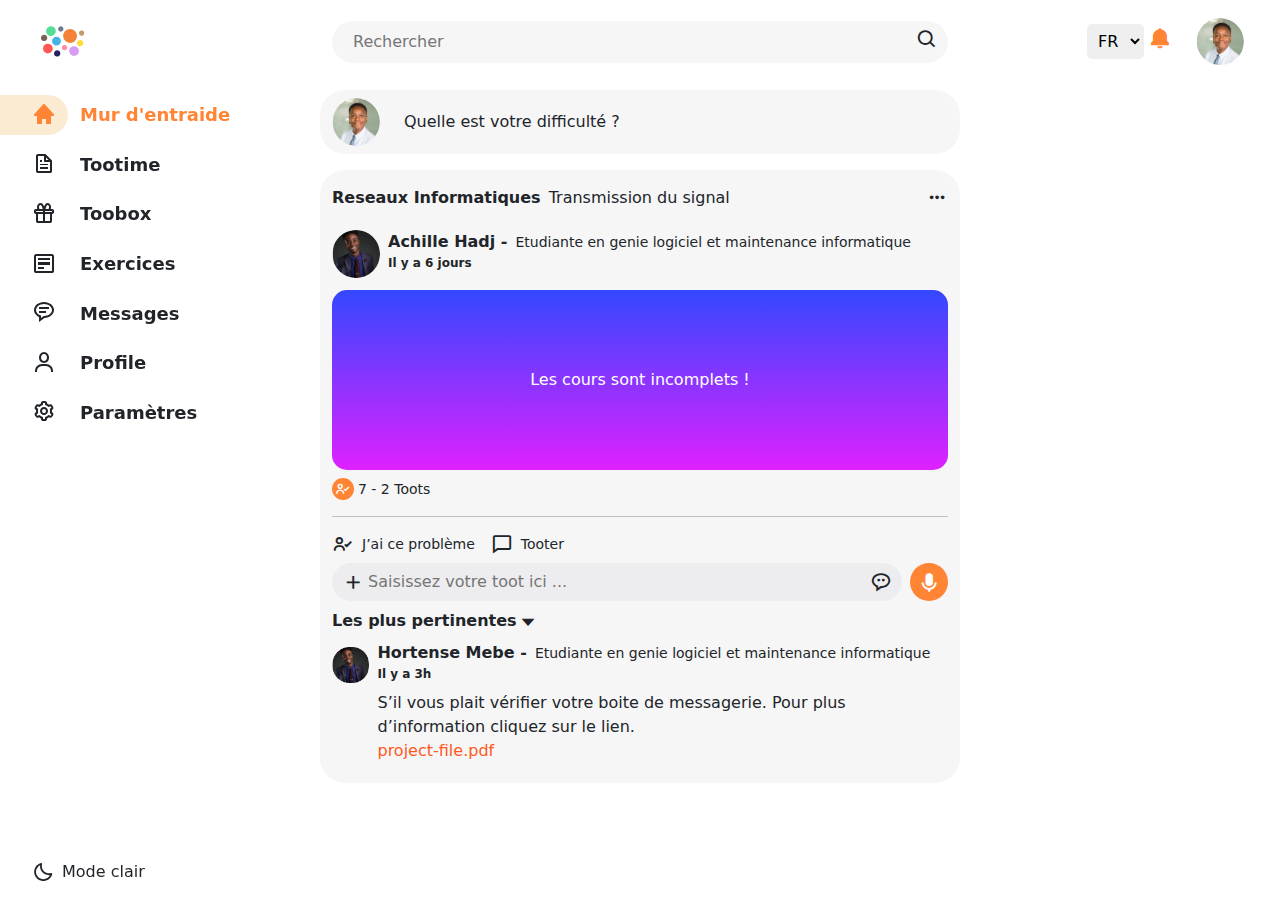
==== index.html @ 5ffc0f1f "first commit" ====
<!DOCTYPE html>
<html lang="fr">
<head>
    <meta charset="UTF-8">
    <meta name="viewport" content="width=device-width, initial-scale=1.0">
    <title>Tootree - Design</title>

    <link href="./assets/img/icons/logo.svg" rel="icon">

    <link rel="stylesheet" href="./assets/plugins/bootstrap/css/bootstrap.min.css">
    <link rel="stylesheet" href="./assets/plugins/boxicons/css/boxicons.min.css">
    <link rel="stylesheet" href="./assets/css/style.css">
</head>
<body>
    <header class="header">
        <div class="container-fluid">
            <div class="row align-items-center">
                <div class="col-3">
                    <div class="logo-brand ms-md-4 ms-0">
                        <img src="./assets/img/icons/logo.svg" alt="Logo">
                    </div>
                </div>
                <div class="col-6">
                    <div class="search-form">
                        <input type="text" name="search" id="search" class="custom-control search-input" placeholder="Rechercher">
                        <span class="search-btn">
                            <i class="bx bx-tada-hover bx-search"></i>
                        </span>
                    </div>
                </div>
                <div class="col-3">
                    <div class="profile me-md-4 me-0 d-flex justify-content-end align-items-center">
                        <div class="profile-items me-md-4 me-0 d-flex align-items-center">
                            <span class="item me-md-1 me-0">
                                <select name="language" id="language" class="custom-control language-select">
                                    <option value="fr">FR</option>
                                    <option value="en">EN</option>
                                </select>
                            </span>
                            <span class="item notification">
                                <i class="bx bx-tada-hover bxs-bell"></i>
                            </span>
                        </div>
                        <div class="user-avatar">
                            <img src="./assets/img/users/user-2.png" class="img-fluid" alt="">
                        </div>
                    </div>
                </div>
            </div>
        </div>
    </header>

    <aside class="aside-left">
        <div class="d-flex flex-column justify-content-center">
            <div class="menu active">
                <span class="menu-icon">
                    <i class="bx bx-tada-hover bxs-home"></i>
                </span>
                <a href="#" class="menu-title">
                    Mur d'entraide
                </a>
            </div>
            <div class="menu">
                <span class="menu-icon">
                    <i class="bx bx-tada-hover bx-file"></i>
                </span>
                <a href="#" class="menu-title">
                    Tootime
                </a>
            </div>
            <div class="menu">
                <span class="menu-icon">
                    <i class="bx bx-tada-hover bx-gift"></i>
                </span>
                <a href="#" class="menu-title">
                    Toobox
                </a>
            </div>
            <div class="menu">
                <span class="menu-icon">
                    <i class="bx bx-tada-hover bx-detail"></i>
                </span>
                <a href="#" class="menu-title">
                    Exercices
                </a>
            </div>
            <div class="menu">
                <span class="menu-icon">
                    <i class="bx bx-tada-hover bx-message-rounded-detail"></i>
                </span>
                <a href="#" class="menu-title">
                    Messages
                </a>
            </div>
            <div class="menu">
                <span class="menu-icon">
                    <i class="bx bx-tada-hover bx-user"></i>
                </span>
                <a href="#" class="menu-title">
                    Profile
                </a>
            </div>
            <div class="menu">
                <span class="menu-icon">
                    <i class="bx bx-tada-hover bx-cog"></i>
                </span>
                <a href="#" class="menu-title">
                    Paramètres
                </a>
            </div>
        </div>

        <div class="theme">
            <span class="icon">
                <i class="bx bx-tada-hover bx-moon"></i>
            </span>
            <span class="title">
                Mode clair
            </span>
        </div>
    </aside>

    <aside class="aside-right">

    </aside>

    <main class="main container-fluid">
        <div class="custom-card poster">
            <div class="card-body d-flex align-items-center">
                <div class="user-avatar me-4">
                    <img src="./assets/img/users/user-2.png" alt="">
                </div>
                <div class="poster-message">
                    Quelle est votre difficulté ?
                </div>
            </div>
        </div>

        <div class="custom-card post mt-3">
            <div class="card-head mt-2">
                <div class="d-flex justify-content-between">
                    <div class="d-flex">
                        <div class="title me-2">
                            Reseaux Informatiques
                        </div>
                        <div class="subtitle">
                            Transmission du signal
                        </div>
                    </div>
                    <span class="">
                        <i class="bx bx-tada-hover bx-dots-horizontal-rounded"></i>
                    </span>
                </div>
            </div>

            <div class="card-body">
                <div class="post-user">
                    <div class="user-avatar me-2">
                        <img src="./assets/img/users/user-3.png" alt="">
                    </div>
                    <div class="">
                        <div class="d-flex align-items-center">
                            <div class="username">Achille Hadj - </div>
                            <div class="classe">Etudiante en genie logiciel et maintenance informatique</div>
                        </div>
                        <div class="post-date">Il y a 6 jours</div>
                    </div>
                </div>
                <div class="post-content">
                    Les cours sont incomplets !
                </div>
                <div class="post-action">
                    <span class="icon-circle">
                        <i class="bx bx-tada-hover bx-user-check"></i>
                    </span>
                    <span class="ms-1">
                        7 - 2 Toots
                    </span>
                </div>
                
                <hr>
                
                <div class="post-action">
                    <div class="d-flex align-items-center">
                        <span class="bx-icon">
                            <i class="bx bx-tada-hover bx-user-check"></i>
                        </span>
                        <span class="ms-2">
                            J’ai ce problème
                        </span>
                    </div>
                    <div class="d-flex align-items-center ms-3">
                        <span class="bx-icon">
                            <i class="bx bx-tada-hover bx-comment"></i>
                        </span>
                        <span class="ms-2">
                            Tooter
                        </span>
                    </div>
                </div>

                <div class="post-feedback mt-2">
                    <div class="post-form">
                        <input type="text" class="custom-control reply-input" placeholder="Saisissez votre toot ici ...">
                        <span class="bx-icon add">
                            <i class="bx bx-tada-hover bx-plus"></i>
                        </span>
                        <span class="bx-icon send">
                            <i class="bx bx-tada-hover bx-message-rounded-dots"></i>
                        </span>
                    </div>
                    <div class="voice">
                        <span class="bx-icon">
                            <i class="bx bx-tada-hover bxs-microphone"></i>
                        </span>
                    </div>
                </div>

                <div class="let-feedback mt-2">
                    <div class="title">
                        Les plus pertinentes
                        <span class="bx-icon">
                            <i class="bx bx-tada-hover bx-caret-down"></i>
                        </span>
                    </div>
                    <div class="mt-2 d-flex flex-column">
                        <div class="post-user">
                            <div class="user-avatar me-2">
                                <img src="./assets/img/users/user-3.png" alt="">
                            </div>
                            <div class="">
                                <div class="d-flex align-items-center">
                                    <div class="username">Hortense Mebe  - </div>
                                    <div class="classe">Etudiante en genie logiciel et maintenance informatique</div>
                                </div>
                                <div class="post-date">Il y a 3h</div>
                                <div class="content-message">
                                    S’il vous plait vérifier votre boite de messagerie. Pour plus d’information cliquez sur le lien.
                                    <div class="attach-file">
                                        project-file.pdf
                                    </div>
                                </div>
                            </div>
                        </div>
                    </div>
                </div>

            </div>
        </div>
    </main>
</body>
</html>
---- assets/css/style.css ----
body{font-family:"Cerebri Sans" sans-serif}.bx{font-size:22px}.bx-icon{display:flex;justify-content:center;align-items:center}.custom-control{border-width:.075rem;border-color:transparent;border-style:solid}.custom-control:hover,.custom-control:focus,.custom-control:active,.custom-control::selection{outline:0;border-color:#ff8434;box-shadow:0px 8px 28px rgba(0,0,0,.08)}.user-avatar{height:48px;width:48px;border-radius:50%;overflow:hidden;display:flex;justify-content:center;align-items:center}.user-avatar img{width:100%;height:auto}.custom-card{background-color:rgba(37,36,43,.04);border-radius:25px;display:flex;flex-direction:column}.custom-card .card-head{padding:.5rem .75rem}.custom-card .card-head .title{font-weight:700}.custom-card .card-head .subtitle{font-weight:400}.custom-card .card-body{padding:.5rem .75rem}.header{position:fixed;top:0;left:0;right:0;background-color:#fff;padding:15px 0;height:90px}.header .logo-brand img{height:53px;width:auto}.header .search-form{width:100%;position:relative}.header .search-form .search-input{width:100%;padding:8px 35px 8px 20px;background:rgba(37,36,43,.04);border-radius:25px}.header .search-form .search-btn{position:absolute;right:10px;top:50%;transform:translateY(-50%);cursor:pointer}.header .profile .profile-items .language-select{padding:6px;border-radius:5px;font-size:16px;font-weight:500}.header .profile .profile-items .notification .bx{font-size:24px;color:#ff8434}.aside-left{position:fixed;top:90px;left:0;width:25%;height:100%}.aside-left .menu{display:flex;align-items:center;margin:.3rem 0}.aside-left .menu:hover .menu-icon,.aside-left .menu.active .menu-icon{background-color:#fbebd3}.aside-left .menu:hover .menu-icon .bx,.aside-left .menu.active .menu-icon .bx{color:#ff8434}.aside-left .menu:hover .menu-title,.aside-left .menu.active .menu-title{color:#ff8434}.aside-left .menu .menu-icon,.aside-left .menu .menu-title{display:flex;align-items:center;justify-content:center}.aside-left .menu .menu-icon{padding:.5rem .75rem .5rem 2rem;margin-right:.75rem;border-radius:0 25px 25px 0}.aside-left .menu .menu-icon .bx{font-size:24px}.aside-left .menu .menu-title{font-size:18px;font-weight:700;text-decoration:none;color:unset}.aside-left .theme{position:fixed;bottom:0;cursor:pointer;display:flex;align-items:center;padding:1rem;padding-left:2rem}.aside-left .theme .icon{display:flex;align-items:center;justify-content:center;margin-right:.5rem}.aside-left .theme .title{font-size:16px;font-weight:500}.aside-right{position:fixed;top:90px;right:0;width:25%;height:100%}.main{margin-top:90px;margin-bottom:25px;padding-left:25%;padding-right:25%}.main .poster .poster-message{cursor:pointer}.main .post .post-user{margin-bottom:.75rem;display:flex}.main .post .post-user .username{font-weight:700;margin-right:.5rem}.main .post .post-user .classe{font-size:14px;font-weight:400}.main .post .post-user .post-date{font-size:12px;font-weight:700}.main .post .post-user .content-message{margin-top:.5rem}.main .post .post-user .content-message .attach-file{color:#fe5921}.main .post .post-content{background:linear-gradient(180deg, #3448FF 0%, #DF21FE 100%);display:flex;align-items:center;justify-content:center;min-height:180px;color:#fff;font-weight:500;border-radius:15px}.main .post .post-action{margin-top:.5rem;display:flex;align-items:center;font-size:14px;font-weight:500}.main .post .post-action .icon-circle{display:flex;align-items:center;justify-content:center;height:22px;width:22px;padding:5px;overflow:hidden;border-radius:50%;background-color:#ff8434}.main .post .post-action .icon-circle .bx{color:#fff;font-size:16px}.main .post .post-feedback{display:flex;justify-content:space-between;align-items:center}.main .post .post-feedback .post-form{flex:1;position:relative;margin-right:.5rem}.main .post .post-feedback .post-form .reply-input{width:100%;padding:6px 35px;background:rgba(37,36,43,.04);border-radius:25px}.main .post .post-feedback .post-form .add{position:absolute;left:10px;top:50%;transform:translateY(-50%);cursor:pointer}.main .post .post-feedback .post-form .send{position:absolute;right:10px;top:50%;transform:translateY(-50%);cursor:pointer}.main .post .post-feedback .voice .bx-icon{background-color:#ff8434;border-radius:50%;padding:8px;cursor:pointer}.main .post .post-feedback .voice .bx-icon .bx{color:#fff}.main .post .let-feedback .title{font-weight:700;display:flex;align-items:center}
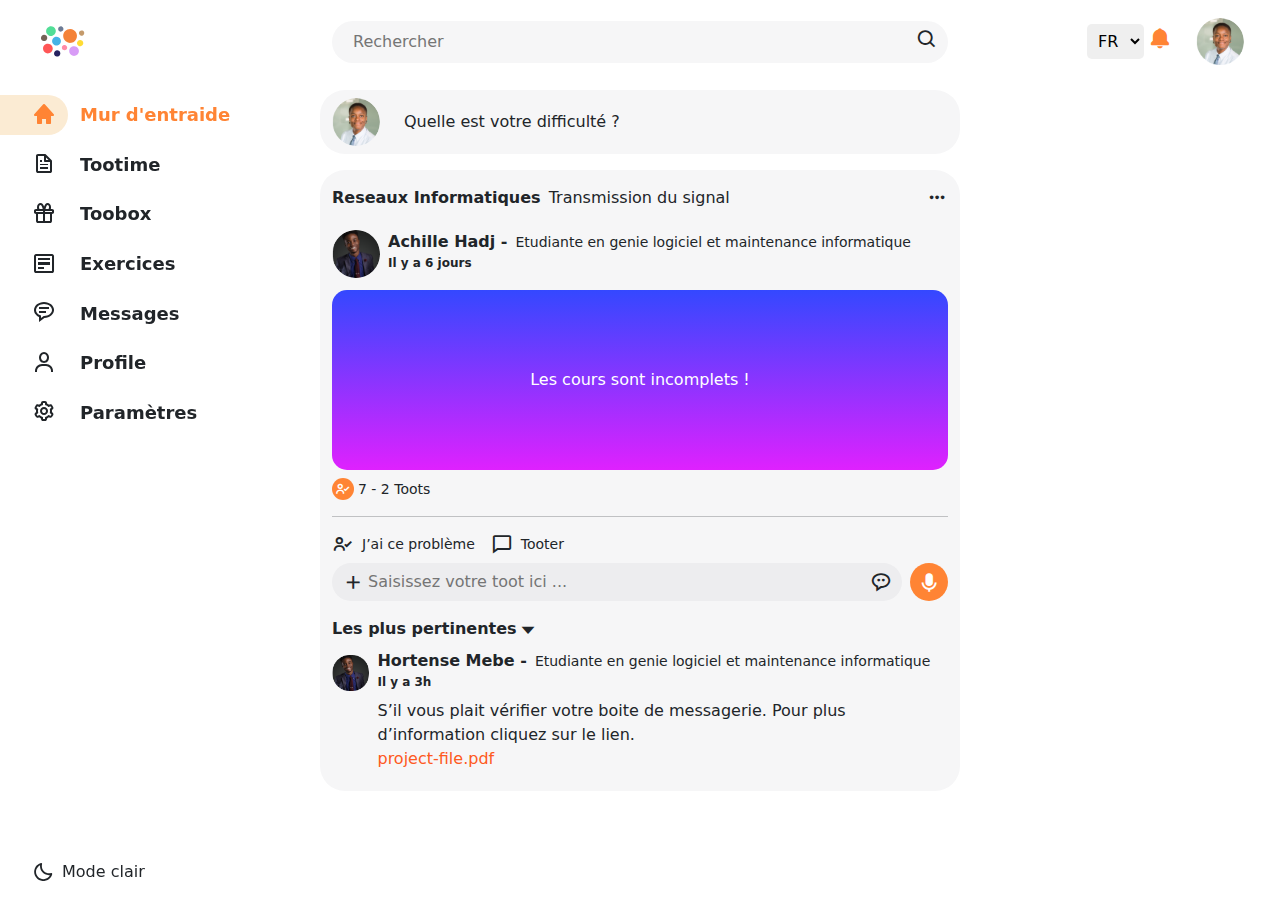
==== commit 5d50d36b: "first commit" ====
--- a/index.html
+++ b/index.html
@@ -216,7 +216,7 @@
                     </div>
                 </div>
 
-                <div class="let-feedback mt-2">
+                <div class="let-feedback mt-3">
                     <div class="title">
                         Les plus pertinentes
                         <span class="bx-icon">
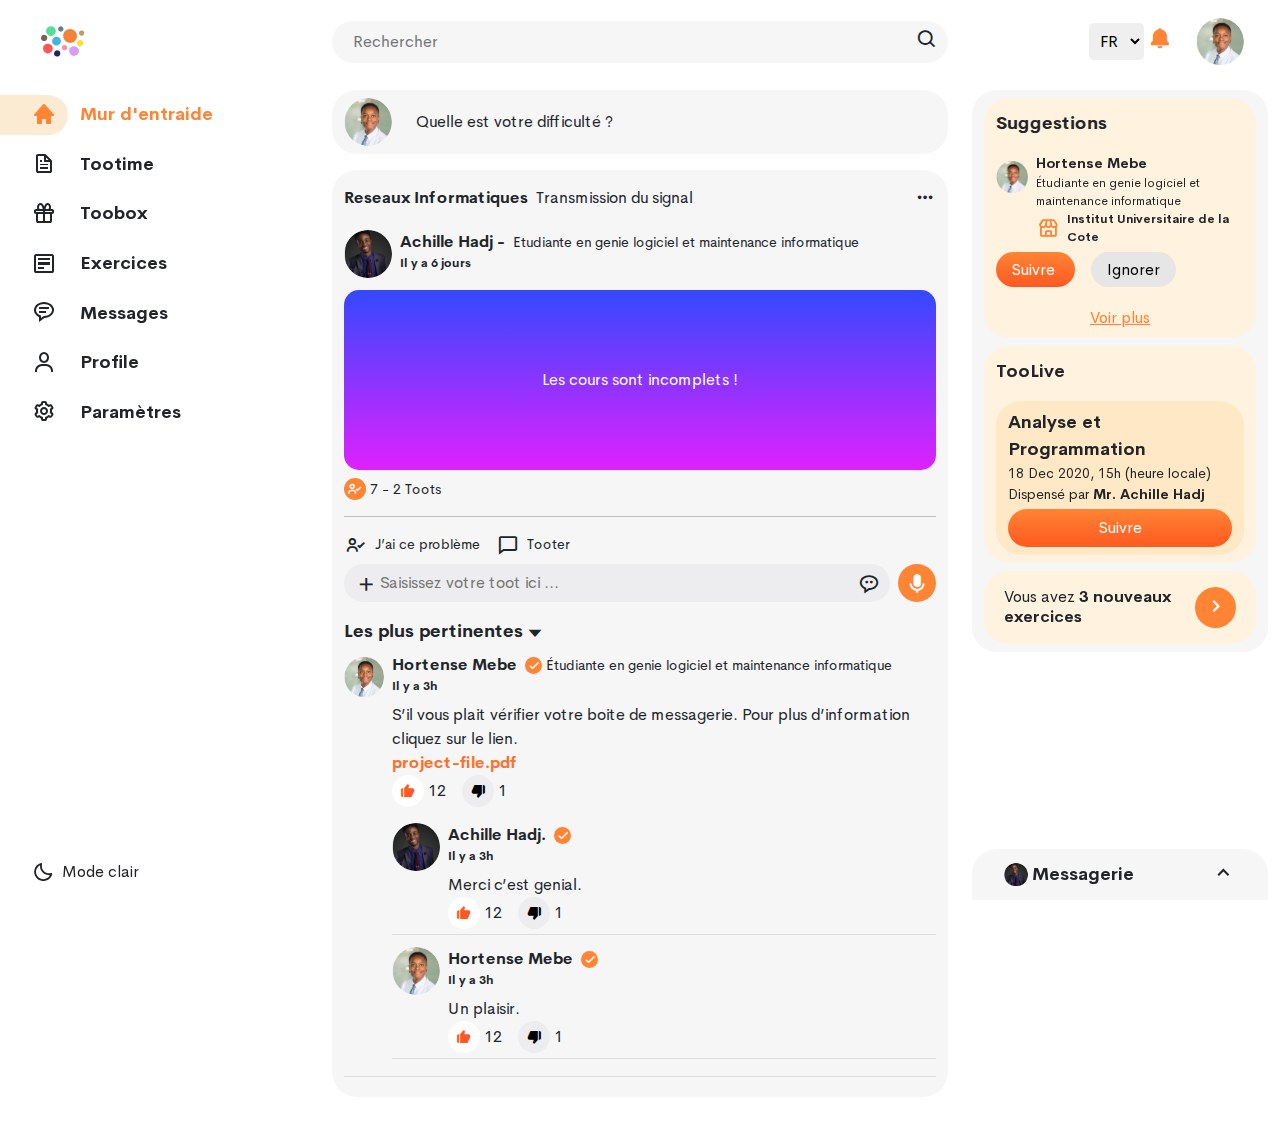
==== commit f5470424: "Finish design" ====
--- a/index.html
+++ b/index.html
@@ -9,6 +9,7 @@
 
     <link rel="stylesheet" href="./assets/plugins/bootstrap/css/bootstrap.min.css">
     <link rel="stylesheet" href="./assets/plugins/boxicons/css/boxicons.min.css">
+    <link rel="stylesheet" href="./assets/css/cerebri-sans.css">
     <link rel="stylesheet" href="./assets/css/style.css">
 </head>
 <body>
@@ -121,130 +122,334 @@
     </aside>
 
     <aside class="aside-right">
-
+        <div class="container-fluid">
+            <div class="custom-card">
+                <div class="card-body">
+                    <div class="custom-card primary">
+                        <div class="card-head mt-1">
+                            <div class="title">
+                                Suggestions
+                            </div>
+                        </div>
+                        <div class="card-body">
+                            <div class="d-flex flex-column">
+                                <div class="user-block">
+                                    <div class="block-user">
+                                        <div class="user-avatar me-2">
+                                            <img src="./assets/img/users/user-2.png" alt="">
+                                        </div>
+                                        <div class="">
+                                            <div class="d-flex align-items-center">
+                                                <div class="title">Hortense Mebe</div>
+                                            </div>
+                                            <div class="subtitle">
+                                                Étudiante en genie logiciel et maintenance informatique
+                                                <div class="d-flex align-items-center">
+                                                    <span class="bx-icon t-primary">
+                                                        <i class="bx bx-tada-hover bx-store"></i>
+                                                    </span>
+                                                    <span class="ms-2">
+                                                        Institut Universitaire de la Cote
+                                                    </span>
+                                                </div>
+                                            </div>
+                                        </div>
+                                    </div>
+    
+                                    <div class="">
+                                        <a href="#" class="custom-btn primary">
+                                            Suivre
+                                        </a>
+                                        <a href="#" class="custom-btn light ms-3">
+                                            Ignorer
+                                        </a>
+                                    </div>
+    
+                                    <div class="text-center mt-4">
+                                        <a href="#" class="custom-btn t-primary link">
+                                            Voir plus
+                                        </a>
+                                    </div>
+                                </div>
+                            </div>
+                        </div>
+                    </div>
+    
+                    <div class="custom-card primary mt-2">
+                        <div class="card-head mt-1">
+                            <div class="title">
+                                TooLive 
+                            </div>
+                        </div>
+                        <div class="card-body">
+                            <div class="custom-card primary-1">
+                                <div class="card-body">
+                                    <div class="title">Analyse et Programmation</div>
+
+                                    <div class="subtitle">
+                                        18 Dec 2020, 15h (heure locale)
+                                        <br>
+                                        Dispensé par <b>Mr. Achille Hadj</b>
+                                    </div>
+
+                                    <div class="mt-1">
+                                        <a href="#" class="custom-btn primary block">
+                                            Suivre
+                                        </a>
+                                    </div>
+                                </div>
+                            </div>
+                        </div>
+                    </div>
+
+                    <div class="custom-card primary mt-2">
+                        <div class="card-body">
+                            <div class="p-2 d-flex align-items-center justify-content-between">
+                                <div class="text">
+                                    Vous avez <b>3 nouveaux exercices</b>
+                                </div>
+                                <div class="">
+                                    <span class="bx-icon circle primary p-2 pointer">
+                                        <i class="bx bx-tada-hover bx-sm bx-chevron-right"></i>
+                                    </span>
+                                </div>
+                            </div>
+                        </div>
+                    </div>
+                </div>
+            </div>
+        </div>
+
+        <div class="messages">
+            <div class="container-fluid">
+                <div class="content">
+                    <div class="title">
+                        <div class="d-flex align-items-center">
+                            <div class="user-avatar xs">
+                                <img src="./assets/img/users/user-3.png" alt="">
+                            </div>
+                            <span class="ms-1">Messagerie</span>
+                        </div>
+                        <span class="bx-icon pointer">
+                            <i class="bx bx-tada-hover bx-sm bx-chevron-up"></i>
+                        </span>
+                    </div>
+                </div>
+            </div>
+        </div>
     </aside>
 
-    <main class="main container-fluid">
-        <div class="custom-card poster">
-            <div class="card-body d-flex align-items-center">
-                <div class="user-avatar me-4">
-                    <img src="./assets/img/users/user-2.png" alt="">
-                </div>
-                <div class="poster-message">
-                    Quelle est votre difficulté ?
-                </div>
-            </div>
-        </div>
-
-        <div class="custom-card post mt-3">
-            <div class="card-head mt-2">
-                <div class="d-flex justify-content-between">
-                    <div class="d-flex">
-                        <div class="title me-2">
-                            Reseaux Informatiques
-                        </div>
-                        <div class="subtitle">
-                            Transmission du signal
-                        </div>
-                    </div>
-                    <span class="">
-                        <i class="bx bx-tada-hover bx-dots-horizontal-rounded"></i>
-                    </span>
-                </div>
-            </div>
-
-            <div class="card-body">
-                <div class="post-user">
-                    <div class="user-avatar me-2">
-                        <img src="./assets/img/users/user-3.png" alt="">
-                    </div>
-                    <div class="">
-                        <div class="d-flex align-items-center">
-                            <div class="username">Achille Hadj - </div>
-                            <div class="classe">Etudiante en genie logiciel et maintenance informatique</div>
-                        </div>
-                        <div class="post-date">Il y a 6 jours</div>
-                    </div>
-                </div>
-                <div class="post-content">
-                    Les cours sont incomplets !
-                </div>
-                <div class="post-action">
-                    <span class="icon-circle">
-                        <i class="bx bx-tada-hover bx-user-check"></i>
-                    </span>
-                    <span class="ms-1">
-                        7 - 2 Toots
-                    </span>
-                </div>
-                
-                <hr>
-                
-                <div class="post-action">
-                    <div class="d-flex align-items-center">
-                        <span class="bx-icon">
+    <main class="main">
+        <div class="container-fluid">
+            <div class="custom-card poster">
+                <div class="card-body d-flex align-items-center">
+                    <div class="user-avatar me-4">
+                        <img src="./assets/img/users/user-2.png" alt="">
+                    </div>
+                    <div class="poster-message">
+                        Quelle est votre difficulté ?
+                    </div>
+                </div>
+            </div>
+    
+            <div class="custom-card post mt-3">
+                <div class="card-head mt-2">
+                    <div class="d-flex justify-content-between">
+                        <div class="d-flex">
+                            <div class="title me-2">
+                                Reseaux Informatiques
+                            </div>
+                            <div class="subtitle">
+                                Transmission du signal
+                            </div>
+                        </div>
+                        <span class="">
+                            <i class="bx bx-tada-hover bx-dots-horizontal-rounded"></i>
+                        </span>
+                    </div>
+                </div>
+    
+                <div class="card-body">
+                    <div class="post-user">
+                        <div class="user-avatar me-2">
+                            <img src="./assets/img/users/user-3.png" alt="">
+                        </div>
+                        <div class="">
+                            <div class="d-flex align-items-center">
+                                <div class="username">Achille Hadj - </div>
+                                <div class="classe">Etudiante en genie logiciel et maintenance informatique</div>
+                            </div>
+                            <div class="post-date">Il y a 6 jours</div>
+                        </div>
+                    </div>
+                    <div class="post-content">
+                        Les cours sont incomplets !
+                    </div>
+                    <div class="post-action">
+                        <span class="icon-circle">
                             <i class="bx bx-tada-hover bx-user-check"></i>
                         </span>
-                        <span class="ms-2">
-                            J’ai ce problème
+                        <span class="ms-1">
+                            7 - 2 Toots
                         </span>
                     </div>
-                    <div class="d-flex align-items-center ms-3">
-                        <span class="bx-icon">
-                            <i class="bx bx-tada-hover bx-comment"></i>
-                        </span>
-                        <span class="ms-2">
-                            Tooter
-                        </span>
-                    </div>
-                </div>
-
-                <div class="post-feedback mt-2">
-                    <div class="post-form">
-                        <input type="text" class="custom-control reply-input" placeholder="Saisissez votre toot ici ...">
-                        <span class="bx-icon add">
-                            <i class="bx bx-tada-hover bx-plus"></i>
-                        </span>
-                        <span class="bx-icon send">
-                            <i class="bx bx-tada-hover bx-message-rounded-dots"></i>
-                        </span>
-                    </div>
-                    <div class="voice">
-                        <span class="bx-icon">
-                            <i class="bx bx-tada-hover bxs-microphone"></i>
-                        </span>
-                    </div>
-                </div>
-
-                <div class="let-feedback mt-3">
-                    <div class="title">
-                        Les plus pertinentes
-                        <span class="bx-icon">
-                            <i class="bx bx-tada-hover bx-caret-down"></i>
-                        </span>
-                    </div>
-                    <div class="mt-2 d-flex flex-column">
-                        <div class="post-user">
-                            <div class="user-avatar me-2">
-                                <img src="./assets/img/users/user-3.png" alt="">
-                            </div>
-                            <div class="">
-                                <div class="d-flex align-items-center">
-                                    <div class="username">Hortense Mebe  - </div>
-                                    <div class="classe">Etudiante en genie logiciel et maintenance informatique</div>
-                                </div>
-                                <div class="post-date">Il y a 3h</div>
-                                <div class="content-message">
-                                    S’il vous plait vérifier votre boite de messagerie. Pour plus d’information cliquez sur le lien.
-                                    <div class="attach-file">
-                                        project-file.pdf
-                                    </div>
-                                </div>
-                            </div>
-                        </div>
-                    </div>
-                </div>
-
+                    
+                    <hr>
+                    
+                    <div class="post-action">
+                        <div class="d-flex align-items-center">
+                            <span class="bx-icon">
+                                <i class="bx bx-tada-hover bx-user-check"></i>
+                            </span>
+                            <span class="ms-2">
+                                J’ai ce problème
+                            </span>
+                        </div>
+                        <div class="d-flex align-items-center ms-3">
+                            <span class="bx-icon">
+                                <i class="bx bx-tada-hover bx-comment"></i>
+                            </span>
+                            <span class="ms-2">
+                                Tooter
+                            </span>
+                        </div>
+                    </div>
+    
+                    <div class="post-feedback mt-2">
+                        <div class="post-form">
+                            <input type="text" class="custom-control reply-input" placeholder="Saisissez votre toot ici ...">
+                            <span class="bx-icon add">
+                                <i class="bx bx-tada-hover bx-plus"></i>
+                            </span>
+                            <span class="bx-icon send">
+                                <i class="bx bx-tada-hover bx-message-rounded-dots"></i>
+                            </span>
+                        </div>
+                        <div class="voice">
+                            <span class="bx-icon">
+                                <i class="bx bx-tada-hover bxs-microphone"></i>
+                            </span>
+                        </div>
+                    </div>
+    
+                    <div class="let-feedback mt-3">
+                        <div class="title">
+                            Les plus pertinentes
+                            <span class="bx-icon">
+                                <i class="bx bx-tada-hover bx-caret-down"></i>
+                            </span>
+                        </div>
+                        <div class="mt-2 d-flex flex-column">
+                            <div class="post-user post-item">
+                                <div class="user-avatar me-2">
+                                    <img src="./assets/img/users/user-2.png" alt="">
+                                </div>
+                                <div class="">
+                                    <div class="owner-post">
+                                        <div class="d-flex align-items-center">
+                                            <div class="username">Hortense Mebe </div>
+                                            <span class="bx-icon circle primary me-1">
+                                                <i class="bx bx-tada-hover bx-xs bx-check"></i>
+                                            </span>
+                                            <div class="classe">
+                                                Étudiante en genie logiciel et maintenance informatique
+                                            </div>
+                                        </div>
+                                        <div class="post-date">Il y a 3h</div>
+                                        <div class="content-message">
+                                            S’il vous plait vérifier votre boite de messagerie.
+                                            Pour plus d’information cliquez sur le lien.
+                                            <div class="">
+                                                <a class="attach-file" href="#">project-file.pdf</a>
+                                            </div>
+                                            <div class="d-flex">
+                                                <div class="d-flex align-items-center">
+                                                    <a class="bx-icon circle white p-2" href="#">
+                                                        <i class="bx bx-tada-hover bx-xs bxs-like"></i>
+                                                    </a>
+                                                    <span class="ms-1">12</span>
+                                                </div>
+                                                <div class="d-flex align-items-center ms-3">
+                                                    <a class="bx-icon circle light p-2" href="#">
+                                                        <i class="bx bx-tada-hover- bx-xs bxs-like bx-rotate-180"></i>
+                                                    </a>
+                                                    <span class="ms-1">1</span>
+                                                </div>
+                                            </div>
+                                        </div>
+                                    </div>
+    
+                                    <div class="reply-post">
+                                        <div class="post-user post-item">
+                                            <div class="user-avatar me-2">
+                                                <img src="./assets/img/users/user-3.png" alt="">
+                                            </div>
+                                            <div class="">
+                                                <div class="d-flex align-items-center">
+                                                    <div class="username">Achille Hadj.</div>
+                                                    <span class="bx-icon circle primary me-1">
+                                                        <i class="bx bx-tada-hover bx-xs bx-check"></i>
+                                                    </span>
+                                                </div>
+                                                <div class="post-date">Il y a 3h</div>
+                                                <div class="content-message">
+                                                    Merci c’est genial.
+                                                    <div class="d-flex">
+                                                        <div class="d-flex align-items-center">
+                                                            <a class="bx-icon circle white p-2" href="#">
+                                                                <i class="bx bx-tada-hover bx-xs bxs-like"></i>
+                                                            </a>
+                                                            <span class="ms-1">12</span>
+                                                        </div>
+                                                        <div class="d-flex align-items-center ms-3">
+                                                            <a class="bx-icon circle light p-2" href="#">
+                                                                <i class="bx bx-tada-hover- bx-xs bxs-like bx-rotate-180"></i>
+                                                            </a>
+                                                            <span class="ms-1">1</span>
+                                                        </div>
+                                                    </div>
+                                                </div>
+                                            </div>
+                                        </div>
+    
+                                        <div class="post-user post-item">
+                                            <div class="user-avatar me-2">
+                                                <img src="./assets/img/users/user-2.png" alt="">
+                                            </div>
+                                            <div class="">
+                                                <div class="d-flex align-items-center">
+                                                    <div class="username">Hortense Mebe </div>
+                                                    <span class="bx-icon circle primary me-1">
+                                                        <i class="bx bx-tada-hover bx-xs bx-check"></i>
+                                                    </span>
+                                                </div>
+                                                <div class="post-date">Il y a 3h</div>
+                                                <div class="content-message">
+                                                    Un plaisir.
+                                                    <div class="d-flex">
+                                                        <div class="d-flex align-items-center">
+                                                            <a class="bx-icon circle white p-2" href="#">
+                                                                <i class="bx bx-tada-hover bx-xs bxs-like"></i>
+                                                            </a>
+                                                            <span class="ms-1">12</span>
+                                                        </div>
+                                                        <div class="d-flex align-items-center ms-3">
+                                                            <a class="bx-icon circle light p-2" href="#">
+                                                                <i class="bx bx-tada-hover- bx-xs bxs-like bx-rotate-180"></i>
+                                                            </a>
+                                                            <span class="ms-1">1</span>
+                                                        </div>
+                                                    </div>
+                                                </div>
+                                            </div>
+                                        </div>
+                                    </div>
+                                </div>
+                            </div>
+                        </div>
+                    </div>
+    
+                </div>
             </div>
         </div>
     </main>
--- a/assets/css/cerebri-sans.css
+++ b/assets/css/cerebri-sans.css
@@ -0,0 +1,23 @@
+@font-face {
+  font-family: "Cerebri Sans";
+  src: url(../fonts/Cerebri-Sans/CerebriSans-Light.eot);
+  src: url(../fonts/Cerebri-Sans/CerebriSans-Light.ttf);
+  font-weight: 300;
+  font-style: normal;
+}
+
+@font-face {
+  font-family: "Cerebri Sans";
+  src: url(../fonts/Cerebri-Sans/CerebriSans-Regular.eot);
+  src: url(../fonts/Cerebri-Sans/CerebriSans-Regular.ttf);
+  font-weight: 500;
+  font-style: normal;
+}
+
+@font-face {
+  font-family: "Cerebri Sans";
+  src: url(../fonts/Cerebri-Sans/CerebriSans-Bold.eot);
+  src: url(../fonts/Cerebri-Sans/CerebriSans-Bold.ttf);
+  font-weight: 700;
+  font-style: normal;
+}--- a/assets/css/style.css
+++ b/assets/css/style.css
@@ -1 +1 @@
-body{font-family:"Cerebri Sans" sans-serif}.bx{font-size:22px}.bx-icon{display:flex;justify-content:center;align-items:center}.custom-control{border-width:.075rem;border-color:transparent;border-style:solid}.custom-control:hover,.custom-control:focus,.custom-control:active,.custom-control::selection{outline:0;border-color:#ff8434;box-shadow:0px 8px 28px rgba(0,0,0,.08)}.user-avatar{height:48px;width:48px;border-radius:50%;overflow:hidden;display:flex;justify-content:center;align-items:center}.user-avatar img{width:100%;height:auto}.custom-card{background-color:rgba(37,36,43,.04);border-radius:25px;display:flex;flex-direction:column}.custom-card .card-head{padding:.5rem .75rem}.custom-card .card-head .title{font-weight:700}.custom-card .card-head .subtitle{font-weight:400}.custom-card .card-body{padding:.5rem .75rem}.header{position:fixed;top:0;left:0;right:0;background-color:#fff;padding:15px 0;height:90px}.header .logo-brand img{height:53px;width:auto}.header .search-form{width:100%;position:relative}.header .search-form .search-input{width:100%;padding:8px 35px 8px 20px;background:rgba(37,36,43,.04);border-radius:25px}.header .search-form .search-btn{position:absolute;right:10px;top:50%;transform:translateY(-50%);cursor:pointer}.header .profile .profile-items .language-select{padding:6px;border-radius:5px;font-size:16px;font-weight:500}.header .profile .profile-items .notification .bx{font-size:24px;color:#ff8434}.aside-left{position:fixed;top:90px;left:0;width:25%;height:100%}.aside-left .menu{display:flex;align-items:center;margin:.3rem 0}.aside-left .menu:hover .menu-icon,.aside-left .menu.active .menu-icon{background-color:#fbebd3}.aside-left .menu:hover .menu-icon .bx,.aside-left .menu.active .menu-icon .bx{color:#ff8434}.aside-left .menu:hover .menu-title,.aside-left .menu.active .menu-title{color:#ff8434}.aside-left .menu .menu-icon,.aside-left .menu .menu-title{display:flex;align-items:center;justify-content:center}.aside-left .menu .menu-icon{padding:.5rem .75rem .5rem 2rem;margin-right:.75rem;border-radius:0 25px 25px 0}.aside-left .menu .menu-icon .bx{font-size:24px}.aside-left .menu .menu-title{font-size:18px;font-weight:700;text-decoration:none;color:unset}.aside-left .theme{position:fixed;bottom:0;cursor:pointer;display:flex;align-items:center;padding:1rem;padding-left:2rem}.aside-left .theme .icon{display:flex;align-items:center;justify-content:center;margin-right:.5rem}.aside-left .theme .title{font-size:16px;font-weight:500}.aside-right{position:fixed;top:90px;right:0;width:25%;height:100%}.main{margin-top:90px;margin-bottom:25px;padding-left:25%;padding-right:25%}.main .poster .poster-message{cursor:pointer}.main .post .post-user{margin-bottom:.75rem;display:flex}.main .post .post-user .username{font-weight:700;margin-right:.5rem}.main .post .post-user .classe{font-size:14px;font-weight:400}.main .post .post-user .post-date{font-size:12px;font-weight:700}.main .post .post-user .content-message{margin-top:.5rem}.main .post .post-user .content-message .attach-file{color:#fe5921}.main .post .post-content{background:linear-gradient(180deg, #3448FF 0%, #DF21FE 100%);display:flex;align-items:center;justify-content:center;min-height:180px;color:#fff;font-weight:500;border-radius:15px}.main .post .post-action{margin-top:.5rem;display:flex;align-items:center;font-size:14px;font-weight:500}.main .post .post-action .icon-circle{display:flex;align-items:center;justify-content:center;height:22px;width:22px;padding:5px;overflow:hidden;border-radius:50%;background-color:#ff8434}.main .post .post-action .icon-circle .bx{color:#fff;font-size:16px}.main .post .post-feedback{display:flex;justify-content:space-between;align-items:center}.main .post .post-feedback .post-form{flex:1;position:relative;margin-right:.5rem}.main .post .post-feedback .post-form .reply-input{width:100%;padding:6px 35px;background:rgba(37,36,43,.04);border-radius:25px}.main .post .post-feedback .post-form .add{position:absolute;left:10px;top:50%;transform:translateY(-50%);cursor:pointer}.main .post .post-feedback .post-form .send{position:absolute;right:10px;top:50%;transform:translateY(-50%);cursor:pointer}.main .post .post-feedback .voice .bx-icon{background-color:#ff8434;border-radius:50%;padding:8px;cursor:pointer}.main .post .post-feedback .voice .bx-icon .bx{color:#fff}.main .post .let-feedback .title{font-weight:700;display:flex;align-items:center}
+body{font-family:"Cerebri Sans",Helvetica,Arial,sans-serif}.pointer{cursor:pointer}.bx{font-size:22px}.bx-icon{display:flex;justify-content:center;align-items:center;width:fit-content;padding:.5px;text-decoration:none}.bx-icon.circle{border-radius:50%}.bx-icon.primary{background-color:#ff8434;color:#fff}.bx-icon.t-primary{background-color:transparent;color:#ff8434}.bx-icon.white{background-color:#fff;color:#fe5921}.bx-icon.light{background-color:rgba(37,36,43,.04);color:#000}.custom-control{border-width:.075rem;border-color:transparent;border-style:solid}.custom-control:hover,.custom-control:focus,.custom-control:active,.custom-control::selection{outline:0;border-color:#ff8434;box-shadow:0px 8px 28px rgba(0,0,0,.08)}.user-avatar{height:48px;width:48px;border-radius:50%;overflow:hidden;display:flex;justify-content:center;align-items:center}.user-avatar.xs{height:24px;width:24px}.user-avatar img{width:100%;height:auto}.custom-card{background-color:rgba(37,36,43,.04);border-radius:25px;display:flex;flex-direction:column}.custom-card.primary{background-color:#fff2de}.custom-card.primary-1{background-color:#ffe8c5}.custom-card .card-head{padding:.5rem .75rem}.custom-card .card-head .title{font-weight:700}.custom-card .card-head .subtitle{font-weight:400}.custom-card .card-body{padding:.5rem .75rem}.custom-card .card-body .title{font-size:18px;font-weight:700}.custom-card .card-body .subtitle{font-size:14px;font-weight:400}.custom-card .card-body .text{font-size:16px;font-weight:500;line-height:20px}.custom-btn{text-decoration:none;padding:7px 16px;border:none;border-radius:25px;background-color:transparent;color:unset;font-weight:500;text-align:center}.custom-btn.block{width:100%;display:block}.custom-btn.primary{background:linear-gradient(180deg, #FF8434 0%, #FE5921 100%);color:#fff}.custom-btn.t-primary{background:transparent;color:#ff8434}.custom-btn.light{background:#e6e6e6;color:#000}.custom-btn.link{text-decoration:underline}.user-block .block-user{margin-bottom:.75rem;display:flex}.user-block .block-user .user-user{flex:1}.user-block .block-user .title{font-size:14px;font-weight:700;margin-right:.5rem}.user-block .block-user .subtitle{font-size:12px;font-weight:400}.user-block .block-user .subtitle div{font-weight:700}.header{position:fixed;top:0;left:0;right:0;background-color:#fff;padding:15px 0;height:90px}.header .logo-brand img{height:53px;width:auto}.header .search-form{width:100%;position:relative}.header .search-form .search-input{width:100%;padding:8px 35px 8px 20px;background:rgba(37,36,43,.04);border-radius:25px}.header .search-form .search-btn{position:absolute;right:10px;top:50%;transform:translateY(-50%);cursor:pointer}.header .profile .profile-items .language-select{padding:6px;border-radius:5px;font-size:16px;font-weight:500}.header .profile .profile-items .notification .bx{font-size:24px;color:#ff8434}.aside-left{position:fixed;top:90px;left:0;width:25%;height:100%}.aside-left .menu{display:flex;align-items:center;margin:.3rem 0}.aside-left .menu:hover .menu-icon,.aside-left .menu.active .menu-icon{background-color:#fbebd3}.aside-left .menu:hover .menu-icon .bx,.aside-left .menu.active .menu-icon .bx{color:#ff8434}.aside-left .menu:hover .menu-title,.aside-left .menu.active .menu-title{color:#ff8434}.aside-left .menu .menu-icon,.aside-left .menu .menu-title{display:flex;align-items:center;justify-content:center}.aside-left .menu .menu-icon{padding:.5rem .75rem .5rem 2rem;margin-right:.75rem;border-radius:0 25px 25px 0}.aside-left .menu .menu-icon .bx{font-size:24px}.aside-left .menu .menu-title{font-size:18px;font-weight:700;text-decoration:none;color:unset}.aside-left .theme{position:fixed;bottom:0;cursor:pointer;display:flex;align-items:center;padding:1rem;padding-left:2rem}.aside-left .theme .icon{display:flex;align-items:center;justify-content:center;margin-right:.5rem}.aside-left .theme .title{font-size:16px;font-weight:500}.aside-right{position:fixed;top:90px;right:0;width:25%;height:100%}.aside-right .messages{position:fixed;bottom:0;right:0;width:25%}.aside-right .messages .content{background-color:rgba(37,36,43,.04);border-radius:25px 25px 0 0}.aside-right .messages .content .title{padding:.75rem 2rem;font-size:18px;font-weight:700;display:flex;justify-content:space-between;align-items:center}.main{margin-top:90px;margin-bottom:25px;padding-left:25%;padding-right:25%}.main .poster .poster-message{cursor:pointer}.main .post .post-user{margin-bottom:.75rem;display:flex}.main .post .post-user.post-item{border-bottom:1px solid #ddd;padding-bottom:5px}.main .post .post-user .username{font-weight:700;margin-right:.5rem}.main .post .post-user .classe{font-size:14px;font-weight:400}.main .post .post-user .post-date{font-size:12px;font-weight:700}.main .post .post-user .content-message{margin-top:.5rem}.main .post .post-user .content-message .attach-file{color:#ff6f2b;font-weight:700;text-decoration:none}.main .post .post-user .reply-post{margin-top:1rem}.main .post .post-content{background:linear-gradient(180deg, #3448FF 0%, #DF21FE 100%);display:flex;align-items:center;justify-content:center;min-height:180px;color:#fff;font-weight:500;border-radius:15px}.main .post .post-action{margin-top:.5rem;display:flex;align-items:center;font-size:14px;font-weight:500}.main .post .post-action .icon-circle{display:flex;align-items:center;justify-content:center;height:22px;width:22px;padding:5px;overflow:hidden;border-radius:50%;background-color:#ff8434}.main .post .post-action .icon-circle .bx{color:#fff;font-size:16px}.main .post .post-feedback{display:flex;justify-content:space-between;align-items:center}.main .post .post-feedback .post-form{flex:1;position:relative;margin-right:.5rem}.main .post .post-feedback .post-form .reply-input{width:100%;padding:6px 35px;background:rgba(37,36,43,.04);border-radius:25px}.main .post .post-feedback .post-form .add{position:absolute;left:10px;top:50%;transform:translateY(-50%);cursor:pointer}.main .post .post-feedback .post-form .send{position:absolute;right:10px;top:50%;transform:translateY(-50%);cursor:pointer}.main .post .post-feedback .voice .bx-icon{background-color:#ff8434;border-radius:50%;padding:8px;cursor:pointer}.main .post .post-feedback .voice .bx-icon .bx{color:#fff}.main .post .let-feedback .title{font-weight:700;display:flex;align-items:center}
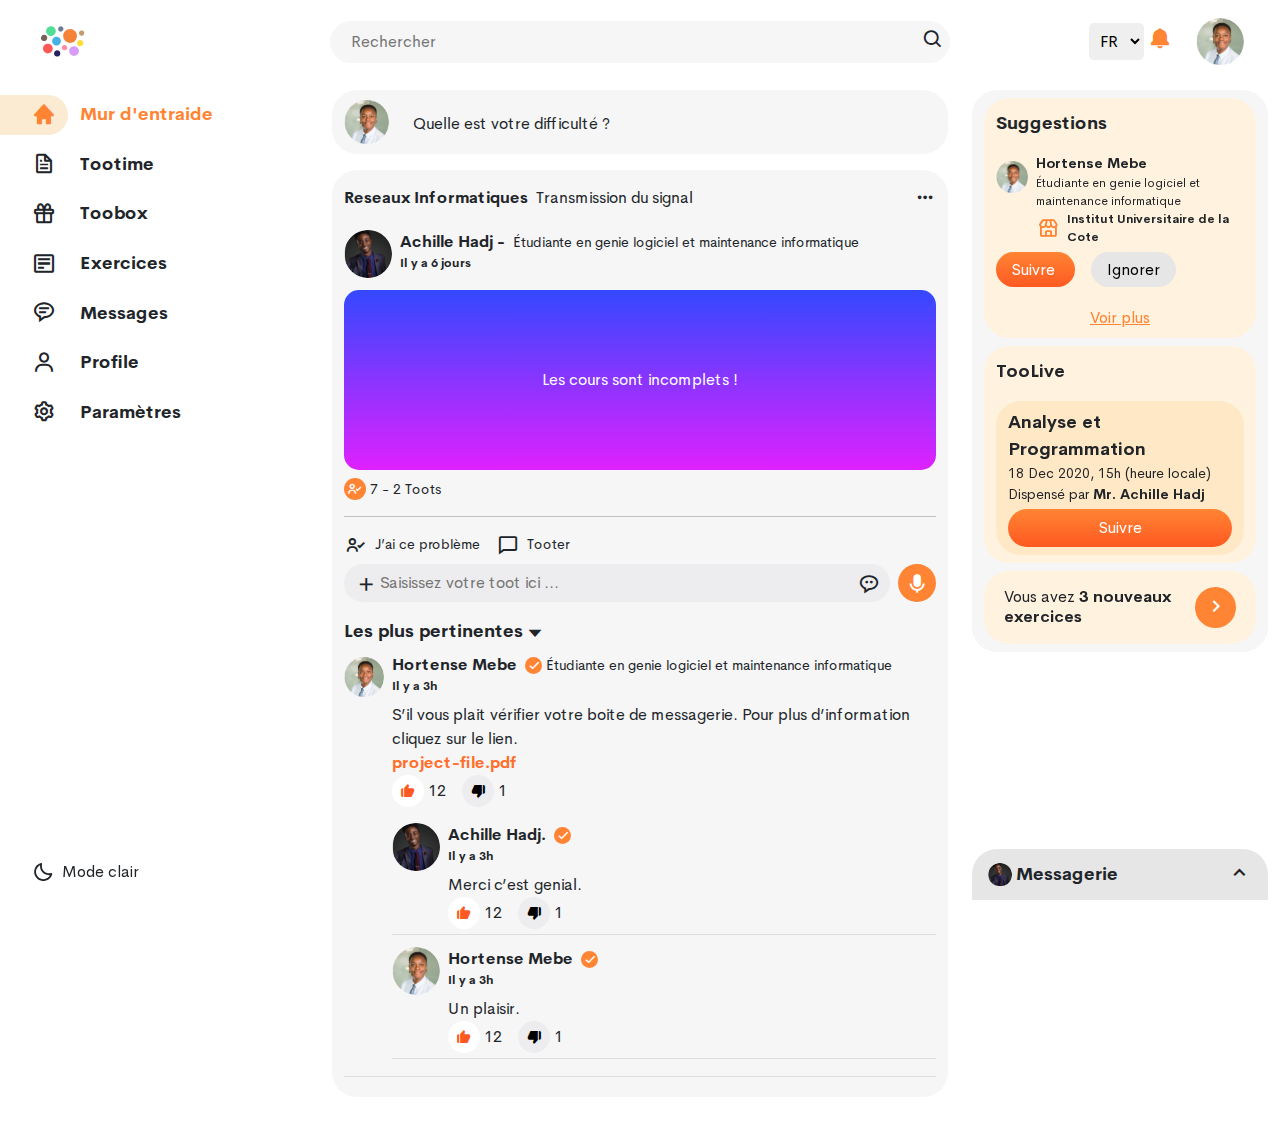
==== commit beec0e9c: "Continue Responsive" ====
--- a/index.html
+++ b/index.html
@@ -15,21 +15,24 @@
 <body>
     <header class="header">
         <div class="container-fluid">
-            <div class="row align-items-center">
-                <div class="col-3">
+            <div class="d-flex align-items-center">
+                <span class="bx-icon pointer d-lg-none d-md-unset" id="open-aside-left">
+                    <i class="bx bx-md bx-menu"></i>
+                </span>
+                <div class="a">
                     <div class="logo-brand ms-md-4 ms-0">
                         <img src="./assets/img/icons/logo.svg" alt="Logo">
                     </div>
                 </div>
-                <div class="col-6">
-                    <div class="search-form">
-                        <input type="text" name="search" id="search" class="custom-control search-input" placeholder="Rechercher">
+                <div class="b">
+                    <div class="search-form px-1">
+                        <input type="text" name="search" id="search" class="custom-control round search-input" placeholder="Rechercher">
                         <span class="search-btn">
                             <i class="bx bx-tada-hover bx-search"></i>
                         </span>
                     </div>
                 </div>
-                <div class="col-3">
+                <div class="c">
                     <div class="profile me-md-4 me-0 d-flex justify-content-end align-items-center">
                         <div class="profile-items me-md-4 me-0 d-flex align-items-center">
                             <span class="item me-md-1 me-0">
@@ -57,7 +60,7 @@
                 <span class="menu-icon">
                     <i class="bx bx-tada-hover bxs-home"></i>
                 </span>
-                <a href="#" class="menu-title">
+                <a href="#entraide" class="menu-title">
                     Mur d'entraide
                 </a>
             </div>
@@ -65,7 +68,7 @@
                 <span class="menu-icon">
                     <i class="bx bx-tada-hover bx-file"></i>
                 </span>
-                <a href="#" class="menu-title">
+                <a href="#tootime" class="menu-title">
                     Tootime
                 </a>
             </div>
@@ -73,7 +76,7 @@
                 <span class="menu-icon">
                     <i class="bx bx-tada-hover bx-gift"></i>
                 </span>
-                <a href="#" class="menu-title">
+                <a href="#toobox" class="menu-title">
                     Toobox
                 </a>
             </div>
@@ -81,7 +84,7 @@
                 <span class="menu-icon">
                     <i class="bx bx-tada-hover bx-detail"></i>
                 </span>
-                <a href="#" class="menu-title">
+                <a href="#exercices" class="menu-title">
                     Exercices
                 </a>
             </div>
@@ -89,7 +92,7 @@
                 <span class="menu-icon">
                     <i class="bx bx-tada-hover bx-message-rounded-detail"></i>
                 </span>
-                <a href="#" class="menu-title">
+                <a href="#messages" class="menu-title">
                     Messages
                 </a>
             </div>
@@ -97,7 +100,7 @@
                 <span class="menu-icon">
                     <i class="bx bx-tada-hover bx-user"></i>
                 </span>
-                <a href="#" class="menu-title">
+                <a href="#profile" class="menu-title">
                     Profile
                 </a>
             </div>
@@ -105,7 +108,7 @@
                 <span class="menu-icon">
                     <i class="bx bx-tada-hover bx-cog"></i>
                 </span>
-                <a href="#" class="menu-title">
+                <a href="#settings" class="menu-title">
                     Paramètres
                 </a>
             </div>
@@ -219,7 +222,7 @@
                 </div>
             </div>
         </div>
-
+        
         <div class="messages">
             <div class="container-fluid">
                 <div class="content">
@@ -230,24 +233,111 @@
                             </div>
                             <span class="ms-1">Messagerie</span>
                         </div>
-                        <span class="bx-icon pointer">
+                        <span class="bx-icon pointer" id="open-message">
                             <i class="bx bx-tada-hover bx-sm bx-chevron-up"></i>
                         </span>
                     </div>
+    
+                    <div class="body" id="body-message">
+                        <div class="custom-card white message-block">
+                            <div class="card-body d-flex align-items-center">
+                                <div class="user-avatar me-2">
+                                    <img src="./assets/img/users/user-3.png" alt="">
+                                </div>
+                                <div class="d-flex flex-column">
+                                    <div class="d-flex justify-content-between align-items-center">
+                                        <div class="username">Achille Hadj</div>
+                                        <div class="post-date">2 min</div>
+                                    </div>
+                                    <div class="message-content">C’est un plaisir.</div>
+                                </div>
+                            </div>
+                        </div>
+                        <div class="custom-card white message-block">
+                            <div class="card-body d-flex align-items-center">
+                                <div class="user-avatar me-2">
+                                    <img src="./assets/img/users/user-2.png" alt="">
+                                </div>
+                                <div class="d-flex flex-column">
+                                    <div class="d-flex justify-content-between align-items-center">
+                                        <div class="username">Hortense M</div>
+                                        <div class="post-date">2 min</div>
+                                    </div>
+                                    <div class="message-content">Un nouveau me...</div>
+                                </div>
+                            </div>
+                        </div>
+                    </div>
                 </div>
             </div>
         </div>
     </aside>
 
-    <main class="main">
+    <div class="overlay"></div>
+
+
+    <main class="main" id="entraide">
         <div class="container-fluid">
-            <div class="custom-card poster">
-                <div class="card-body d-flex align-items-center">
-                    <div class="user-avatar me-4">
+            <div class="custom-card poster" id="poster-message">
+                <div class="card-body d-flex">
+                    <div class="user-avatar flex-fill me-4">
                         <img src="./assets/img/users/user-2.png" alt="">
                     </div>
-                    <div class="poster-message">
-                        Quelle est votre difficulté ?
+                    <div class="poster-message flex-fill">
+                        <div class="text pt-3 pointer" id="post-message">
+                            Quelle est votre difficulté ?
+                        </div>
+                        <div class="post-content">
+                            <div class="d-flex flex-column">
+                                <div class="">
+                                    <div class="subject co x-40">
+                                        <select name="subject" id="subject" class="custom-control light round">
+                                            <option value="">Choisir la matière</option>
+                                            <option value="fr">Maths</option>
+                                            <option value="en">Anglais</option>
+                                        </select>
+                                    </div>
+                                    <div class="lesson co x-60 ps-2">
+                                        <select name="lesson" id="lesson" class="custom-control light round">
+                                            <option value="fr">Choisir la leçon</option>
+                                            <option value="en">Simple</option>
+                                            <option value="en">Complexe</option>
+                                        </select>
+                                    </div>
+                                    <div class="lesson co x-100 mt-2">
+                                        <textarea name="message" id="message" rows="3" placeholder="Quelle est votre difficulté ?" class="custom-control light round"></textarea>
+                                    </div>
+                                </div>
+    
+                                <div class="d-flex justify-content-between align-items-center mt-2">
+                                    <div class="flex-1 d-flex">
+                                        <span class="bx-icon t-primary pointer">
+                                            <i class="bx bx-tada-hover bxs-circle"></i>
+                                        </span>
+                                        <span class="bx-icon t-secondary pointer mx-1">
+                                            <i class="bx bx-tada-hover bxs-circle"></i>
+                                        </span>
+                                        <span class="bx-icon t-tertiary pointer">
+                                            <i class="bx bx-tada-hover bxs-circle"></i>
+                                        </span>
+                                    </div>
+    
+                                    <div class="d-flex align-items-center">
+                                        <span class="bx-icon t-primary pointer">
+                                            <i class="bx bx-tada-hover bxs-microphone"></i>
+                                        </span>
+                                        <span class="bx-icon t-primary pointer mx-2">
+                                            <i class="bx bx-tada-hover bx-image"></i>
+                                        </span>
+                                        <div class="flex-fill">
+                                            <button class="custom-btn px-md-5 px-2 block primary pointer">
+                                                Poster
+                                            </button>
+                                        </div>
+                                    </div>
+                                </div>
+                            </div>
+                        </div>
                     </div>
                 </div>
             </div>
@@ -255,7 +345,7 @@
             <div class="custom-card post mt-3">
                 <div class="card-head mt-2">
                     <div class="d-flex justify-content-between">
-                        <div class="d-flex">
+                        <div class="d-flex flex-wrap">
                             <div class="title me-2">
                                 Reseaux Informatiques
                             </div>
@@ -275,9 +365,9 @@
                             <img src="./assets/img/users/user-3.png" alt="">
                         </div>
                         <div class="">
-                            <div class="d-flex align-items-center">
+                            <div class="d-flex align-items-center flex-wrap">
                                 <div class="username">Achille Hadj - </div>
-                                <div class="classe">Etudiante en genie logiciel et maintenance informatique</div>
+                                <div class="classe">Étudiante en genie logiciel et maintenance informatique</div>
                             </div>
                             <div class="post-date">Il y a 6 jours</div>
                         </div>
@@ -341,12 +431,12 @@
                         </div>
                         <div class="mt-2 d-flex flex-column">
                             <div class="post-user post-item">
-                                <div class="user-avatar me-2">
+                                <div class="user-avatar flex-auto me-2">
                                     <img src="./assets/img/users/user-2.png" alt="">
                                 </div>
                                 <div class="">
                                     <div class="owner-post">
-                                        <div class="d-flex align-items-center">
+                                        <div class="d-flex align-items-center flex-wrap">
                                             <div class="username">Hortense Mebe </div>
                                             <span class="bx-icon circle primary me-1">
                                                 <i class="bx bx-tada-hover bx-xs bx-check"></i>
@@ -453,5 +543,58 @@
             </div>
         </div>
     </main>
+
+    <!-- <main class="main" id="toobox">
+        <div class="container-fluid">
+            <div class="row">
+                <div class="col-md-5">
+                    <div class="custom-card primary">
+                        <div class="card-body">
+                            <div class="d-flex justify-content-between">
+                                <div class="primary-1">
+                                    <b>72 Documents</b>
+                                    <br>
+                                    En attente
+                                </div>
+                                <div class="bx-icon">
+                                    <i class="bx bx-tada-hover bx-dots-vertical-rounded"></i>
+                                </div>
+                            </div>
+
+                            <div class="mt-5">
+
+                            </div>
+                        </div>
+                    </div>
+                </div>
+
+                <div class="col-md-7">
+                    <div class="custom-card">
+                        <div class="card-body">
+                            <div class="title">
+                                Demande de documents récente
+                            </div>
+                            <div class="documents">
+                                <div class="d-flex align-items-start">
+                                    <span class="bx-icon">
+                                        <i class="bx bx-tada-hover bx-md bxs-file-blank"></i>
+                                    </span>
+
+                                    <div class="d-flex flex-column">
+                                        <span><b>Programmation JAVA.pdf</b></span>
+                                        <span>Crée le 12 Novembre 2020 à 08:00</span>
+                                    </div>
+                                </div>
+                            </div>
+                        </div>
+                    </div>
+                </div>
+            </div>
+        </div>
+    </main> -->
+
+    <script src="./assets/plugins/jquery/jquery.min.js"></script>
+    <script src="./assets/plugins/bootstrap/js/bootstrap.bundle.min.js"></script>
+    <script src="./assets/js/main.js"></script>
 </body>
 </html>--- a/assets/css/style.css
+++ b/assets/css/style.css
@@ -1 +1 @@
-body{font-family:"Cerebri Sans",Helvetica,Arial,sans-serif}.pointer{cursor:pointer}.bx{font-size:22px}.bx-icon{display:flex;justify-content:center;align-items:center;width:fit-content;padding:.5px;text-decoration:none}.bx-icon.circle{border-radius:50%}.bx-icon.primary{background-color:#ff8434;color:#fff}.bx-icon.t-primary{background-color:transparent;color:#ff8434}.bx-icon.white{background-color:#fff;color:#fe5921}.bx-icon.light{background-color:rgba(37,36,43,.04);color:#000}.custom-control{border-width:.075rem;border-color:transparent;border-style:solid}.custom-control:hover,.custom-control:focus,.custom-control:active,.custom-control::selection{outline:0;border-color:#ff8434;box-shadow:0px 8px 28px rgba(0,0,0,.08)}.user-avatar{height:48px;width:48px;border-radius:50%;overflow:hidden;display:flex;justify-content:center;align-items:center}.user-avatar.xs{height:24px;width:24px}.user-avatar img{width:100%;height:auto}.custom-card{background-color:rgba(37,36,43,.04);border-radius:25px;display:flex;flex-direction:column}.custom-card.primary{background-color:#fff2de}.custom-card.primary-1{background-color:#ffe8c5}.custom-card .card-head{padding:.5rem .75rem}.custom-card .card-head .title{font-weight:700}.custom-card .card-head .subtitle{font-weight:400}.custom-card .card-body{padding:.5rem .75rem}.custom-card .card-body .title{font-size:18px;font-weight:700}.custom-card .card-body .subtitle{font-size:14px;font-weight:400}.custom-card .card-body .text{font-size:16px;font-weight:500;line-height:20px}.custom-btn{text-decoration:none;padding:7px 16px;border:none;border-radius:25px;background-color:transparent;color:unset;font-weight:500;text-align:center}.custom-btn.block{width:100%;display:block}.custom-btn.primary{background:linear-gradient(180deg, #FF8434 0%, #FE5921 100%);color:#fff}.custom-btn.t-primary{background:transparent;color:#ff8434}.custom-btn.light{background:#e6e6e6;color:#000}.custom-btn.link{text-decoration:underline}.user-block .block-user{margin-bottom:.75rem;display:flex}.user-block .block-user .user-user{flex:1}.user-block .block-user .title{font-size:14px;font-weight:700;margin-right:.5rem}.user-block .block-user .subtitle{font-size:12px;font-weight:400}.user-block .block-user .subtitle div{font-weight:700}.header{position:fixed;top:0;left:0;right:0;background-color:#fff;padding:15px 0;height:90px}.header .logo-brand img{height:53px;width:auto}.header .search-form{width:100%;position:relative}.header .search-form .search-input{width:100%;padding:8px 35px 8px 20px;background:rgba(37,36,43,.04);border-radius:25px}.header .search-form .search-btn{position:absolute;right:10px;top:50%;transform:translateY(-50%);cursor:pointer}.header .profile .profile-items .language-select{padding:6px;border-radius:5px;font-size:16px;font-weight:500}.header .profile .profile-items .notification .bx{font-size:24px;color:#ff8434}.aside-left{position:fixed;top:90px;left:0;width:25%;height:100%}.aside-left .menu{display:flex;align-items:center;margin:.3rem 0}.aside-left .menu:hover .menu-icon,.aside-left .menu.active .menu-icon{background-color:#fbebd3}.aside-left .menu:hover .menu-icon .bx,.aside-left .menu.active .menu-icon .bx{color:#ff8434}.aside-left .menu:hover .menu-title,.aside-left .menu.active .menu-title{color:#ff8434}.aside-left .menu .menu-icon,.aside-left .menu .menu-title{display:flex;align-items:center;justify-content:center}.aside-left .menu .menu-icon{padding:.5rem .75rem .5rem 2rem;margin-right:.75rem;border-radius:0 25px 25px 0}.aside-left .menu .menu-icon .bx{font-size:24px}.aside-left .menu .menu-title{font-size:18px;font-weight:700;text-decoration:none;color:unset}.aside-left .theme{position:fixed;bottom:0;cursor:pointer;display:flex;align-items:center;padding:1rem;padding-left:2rem}.aside-left .theme .icon{display:flex;align-items:center;justify-content:center;margin-right:.5rem}.aside-left .theme .title{font-size:16px;font-weight:500}.aside-right{position:fixed;top:90px;right:0;width:25%;height:100%}.aside-right .messages{position:fixed;bottom:0;right:0;width:25%}.aside-right .messages .content{background-color:rgba(37,36,43,.04);border-radius:25px 25px 0 0}.aside-right .messages .content .title{padding:.75rem 2rem;font-size:18px;font-weight:700;display:flex;justify-content:space-between;align-items:center}.main{margin-top:90px;margin-bottom:25px;padding-left:25%;padding-right:25%}.main .poster .poster-message{cursor:pointer}.main .post .post-user{margin-bottom:.75rem;display:flex}.main .post .post-user.post-item{border-bottom:1px solid #ddd;padding-bottom:5px}.main .post .post-user .username{font-weight:700;margin-right:.5rem}.main .post .post-user .classe{font-size:14px;font-weight:400}.main .post .post-user .post-date{font-size:12px;font-weight:700}.main .post .post-user .content-message{margin-top:.5rem}.main .post .post-user .content-message .attach-file{color:#ff6f2b;font-weight:700;text-decoration:none}.main .post .post-user .reply-post{margin-top:1rem}.main .post .post-content{background:linear-gradient(180deg, #3448FF 0%, #DF21FE 100%);display:flex;align-items:center;justify-content:center;min-height:180px;color:#fff;font-weight:500;border-radius:15px}.main .post .post-action{margin-top:.5rem;display:flex;align-items:center;font-size:14px;font-weight:500}.main .post .post-action .icon-circle{display:flex;align-items:center;justify-content:center;height:22px;width:22px;padding:5px;overflow:hidden;border-radius:50%;background-color:#ff8434}.main .post .post-action .icon-circle .bx{color:#fff;font-size:16px}.main .post .post-feedback{display:flex;justify-content:space-between;align-items:center}.main .post .post-feedback .post-form{flex:1;position:relative;margin-right:.5rem}.main .post .post-feedback .post-form .reply-input{width:100%;padding:6px 35px;background:rgba(37,36,43,.04);border-radius:25px}.main .post .post-feedback .post-form .add{position:absolute;left:10px;top:50%;transform:translateY(-50%);cursor:pointer}.main .post .post-feedback .post-form .send{position:absolute;right:10px;top:50%;transform:translateY(-50%);cursor:pointer}.main .post .post-feedback .voice .bx-icon{background-color:#ff8434;border-radius:50%;padding:8px;cursor:pointer}.main .post .post-feedback .voice .bx-icon .bx{color:#fff}.main .post .let-feedback .title{font-weight:700;display:flex;align-items:center}
+body{font-family:"Cerebri Sans",Helvetica,Arial,sans-serif}.overlay{position:fixed;left:0;top:0;height:100%;width:100%;display:block;background-color:rgba(0,0,0,0);z-index:100000;visibility:hidden;opacity:0;-webkit-transition:.5s ease;-moz-transition:.5s ease;-ms-transition:.5s ease;-o-transition:.5s ease;transition:.5s ease}.overlay.visible{background-color:rgba(0,0,0,.6);visibility:visible;opacity:1}.overlay.visible-no-backdrop{background-color:rgba(0,0,0,0);visibility:visible;opacity:1}.co{margin:0;padding:0;float:left;box-sizing:border-box}.co.x-100{width:100%}.co.x-90{width:90%}.co.x-80{width:80%}.co.x-75{width:75%}.co.x-70{width:70%}.co.x-60{width:60%}.co.x-50{width:50%}.co.x-40{width:40%}.co.x-30{width:30%}.co.x-25{width:25%}.co.x-20{width:20%}.co.x-10{width:10%}.pointer{cursor:pointer}.bx{font-size:22px}.bx-icon{display:flex;justify-content:center;align-items:center;width:fit-content;padding:.5px;text-decoration:none}.bx-icon.circle{border-radius:50%}.bx-icon.primary{background-color:#ff8434;color:#fff}.bx-icon.t-primary{background-color:transparent;color:#ff8434}.bx-icon.t-secondary{background-color:transparent;color:#2cbf7b}.bx-icon.t-tertiary{background-color:transparent;color:#3448ff}.bx-icon.white{background-color:#fff;color:#fe5921}.bx-icon.light{background-color:rgba(37,36,43,.04);color:#000}.custom-control{border-width:.075rem;border-color:transparent;border-style:solid;padding:8px 12px;width:100%}.custom-control:hover,.custom-control:focus,.custom-control:active,.custom-control::selection{outline:0;border-color:#ff8434;box-shadow:0px 8px 28px rgba(0,0,0,.08)}.custom-control.round{border-radius:25px}.user-avatar{height:48px;width:48px;border-radius:50%;overflow:hidden;display:flex;justify-content:center;align-items:center;flex-basis:48px}.user-avatar.xs{height:24px;width:24px;flex-basis:24px}.user-avatar img{width:100%;height:auto}.custom-card{background-color:rgba(37,36,43,.04);border-radius:25px;display:flex;flex-direction:column}.custom-card.white{background-color:#fff}.custom-card.primary{background-color:#fff2de}.custom-card.primary-1{background-color:#ffe8c5}.custom-card .card-head{padding:.5rem .75rem}.custom-card .card-head .title{font-weight:700}.custom-card .card-head .subtitle{font-weight:400}.custom-card .card-body{padding:.5rem .75rem}.custom-card .card-body .title{font-size:18px;font-weight:700}.custom-card .card-body .subtitle{font-size:14px;font-weight:400}.custom-card .card-body .text{font-size:16px;font-weight:500;line-height:20px}.custom-btn{position:relative;overflow:hidden;text-decoration:none;padding:7px 16px;border:none;border-radius:25px;background-color:transparent;color:unset;font-weight:500;text-align:center}.custom-btn.block{width:100%;display:block}.custom-btn.primary{background:linear-gradient(180deg, #FF8434 0%, #FE5921 100%);color:#fff}.custom-btn.t-primary{background:transparent;color:#ff8434}.custom-btn.light{background:#e6e6e6;color:#000}.custom-btn.link{text-decoration:underline}.custom-btn::selection,.custom-btn:focus,.custom-btn:hover{border-color:transparent;box-shadow:0px 8px 28px rgba(0,0,0,.08)}@keyframes ripple{from{opacity:1;transform:scale(0)}to{opacity:0;transform:scale(10)}}.user-block .block-user{margin-bottom:.75rem;display:flex}.user-block .block-user .user-user{flex:1}.user-block .block-user .title{font-size:14px;font-weight:700;margin-right:.5rem}.user-block .block-user .subtitle{font-size:12px;font-weight:400}.user-block .block-user .subtitle div{font-weight:700}.header{position:fixed;top:0;left:0;right:0;background-color:#fff;padding:15px 0;height:90px;z-index:200000;transition:top .5s ease}.header .a,.header .c{flex:1}.header .b{flex:2}.header .logo-brand img{height:53px;width:auto}.header .search-form{width:100%;position:relative}.header .search-form .search-input{width:100%;padding:8px 35px 8px 20px;background:rgba(37,36,43,.04)}.header .search-form .search-btn{position:absolute;right:10px;top:50%;transform:translateY(-50%);cursor:pointer}.header .profile .profile-items .language-select{padding:6px;border-radius:5px;font-size:16px;font-weight:500}.header .profile .profile-items .notification .bx{font-size:24px;color:#ff8434}.aside-left{position:fixed;top:90px;left:0;width:25%;height:100%;z-index:100000;transition:all .5s;background-color:#fff}.aside-left .menu{display:flex;align-items:center;margin:.3rem 0}.aside-left .menu:hover .menu-icon,.aside-left .menu.active .menu-icon{background-color:#fbebd3}.aside-left .menu:hover .menu-icon .bx,.aside-left .menu.active .menu-icon .bx{color:#ff8434}.aside-left .menu:hover .menu-title,.aside-left .menu.active .menu-title{color:#ff8434}.aside-left .menu .menu-icon,.aside-left .menu .menu-title{display:flex;align-items:center;justify-content:center}.aside-left .menu .menu-icon{padding:.5rem .75rem .5rem 2rem;margin-right:.75rem;border-radius:0 25px 25px 0}.aside-left .menu .menu-icon .bx{font-size:24px}.aside-left .menu .menu-title{font-size:18px;font-weight:700;text-decoration:none;color:unset}.aside-left .theme{position:fixed;bottom:0;cursor:pointer;display:flex;align-items:center;padding:1rem;padding-left:2rem}.aside-left .theme .icon{display:flex;align-items:center;justify-content:center;margin-right:.5rem}.aside-left .theme .title{font-size:16px;font-weight:500}.aside-left.open{z-index:200000;left:0}.aside-right{position:fixed;top:90px;right:0;width:25%;height:100%;z-index:100000;transition:all .5s}.aside-right.open{z-index:200000;right:0}.aside-right .messages{position:fixed;bottom:0;right:0;width:25%;z-index:100000}.aside-right .messages .content{background-color:#e6e6e6;border-radius:25px 25px 0 0}.aside-right .messages .content .title{padding:.75rem 1rem;font-size:18px;font-weight:700;display:flex;justify-content:space-between;align-items:center}.aside-right .messages .content .body{transition:all 1s ease;display:none;padding:.75rem 1rem;height:300px}.aside-right .messages .content .body.open{display:block}.aside-right .messages .content .body .message-block{margin-bottom:.5rem}.main{margin-top:90px;margin-bottom:25px;padding-left:25%;padding-right:25%;margin-left:0 !important;margin-right:0 !important}.main .poster .poster-message .post-content{height:0;overflow:hidden;transition:all 1s ease}.main .poster.open{position:relative;background-color:#e6e6e6;z-index:200000}.main .poster.open .user-avatar{display:none}.main .poster.open .text{display:none}.main .poster.open .post-content{height:auto;overflow:visible}.main .post .post-user{margin-bottom:.75rem;display:flex}.main .post .post-user.post-item{border-bottom:1px solid #ddd;padding-bottom:5px}.main .post .post-user .username{font-weight:700;margin-right:.5rem}.main .post .post-user .classe{font-size:14px;font-weight:400}.main .post .post-user .post-date{font-size:12px;font-weight:700}.main .post .post-user .content-message{margin-top:.5rem}.main .post .post-user .content-message .attach-file{color:#ff6f2b;font-weight:700;text-decoration:none}.main .post .post-user .reply-post{margin-top:1rem}.main .post .post-content{background:linear-gradient(180deg, #3448FF 0%, #DF21FE 100%);display:flex;align-items:center;justify-content:center;min-height:180px;color:#fff;font-weight:500;border-radius:15px}.main .post .post-action{margin-top:.5rem;display:flex;align-items:center;font-size:14px;font-weight:500}.main .post .post-action .icon-circle{display:flex;align-items:center;justify-content:center;height:22px;width:22px;padding:5px;overflow:hidden;border-radius:50%;background-color:#ff8434}.main .post .post-action .icon-circle .bx{color:#fff;font-size:16px}.main .post .post-feedback{display:flex;justify-content:space-between;align-items:center}.main .post .post-feedback .post-form{flex:1;position:relative;margin-right:.5rem}.main .post .post-feedback .post-form .reply-input{width:100%;padding:6px 35px;background:rgba(37,36,43,.04);border-radius:25px}.main .post .post-feedback .post-form .add{position:absolute;left:10px;top:50%;transform:translateY(-50%);cursor:pointer}.main .post .post-feedback .post-form .send{position:absolute;right:10px;top:50%;transform:translateY(-50%);cursor:pointer}.main .post .post-feedback .voice .bx-icon{background-color:#ff8434;border-radius:50%;padding:8px;cursor:pointer}.main .post .post-feedback .voice .bx-icon .bx{color:#fff}.main .post .let-feedback .title{font-weight:700;display:flex;align-items:center}@media screen and (max-width: 766px){.header{padding:5px 0;height:65px}.aside-left{top:65px;left:-100%;width:80%}.aside-right{top:65px;right:-100%}.aside-right .messages{width:80%}.aside-right .messages .title{padding:0 1rem !important;font-size:14px !important}.aside-right .messages .title .user-avatar{display:none}.main{margin-top:65px;padding-left:0;padding-right:0}}@media screen and (min-width: 767px)and (max-width: 991px){.header{padding:5px 0;height:65px}.aside-left{top:65px;left:-100%;width:33%}.aside-right{top:65px;right:0;width:33%}.aside-right .messages{width:80%}.aside-right .messages .title{padding:0 1rem !important;font-size:14px !important}.aside-right .messages .title .user-avatar{display:none}.main{margin-top:65px;padding-left:0;padding-right:33%}}
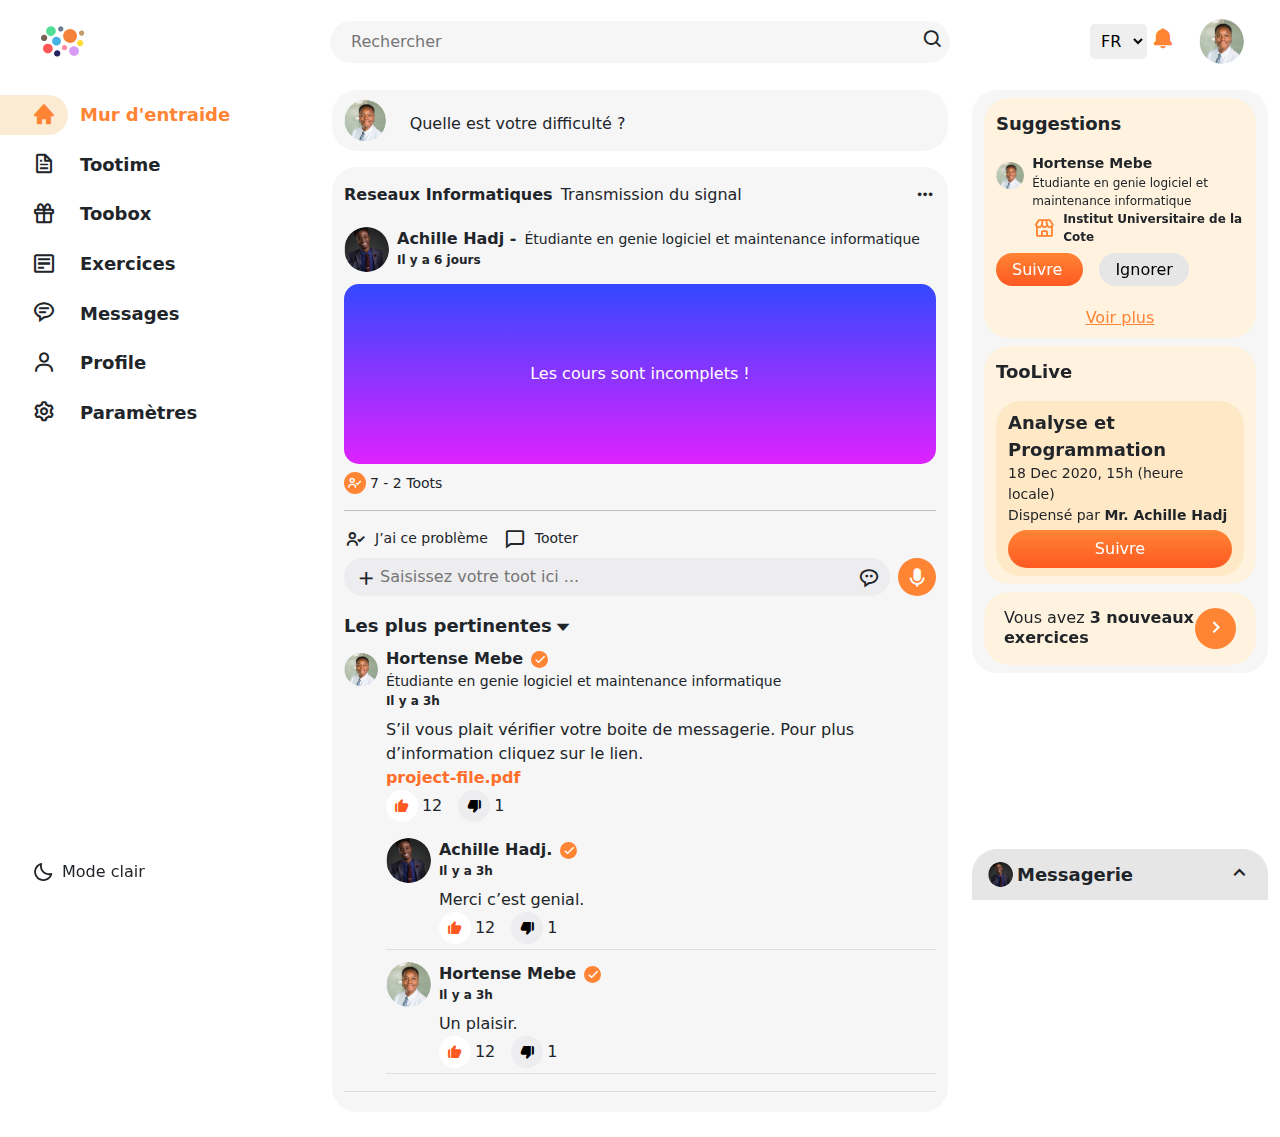
==== commit d06bfe0a: "Complete toobox vue" ====
--- a/index.html
+++ b/index.html
@@ -3,13 +3,13 @@
 <head>
     <meta charset="UTF-8">
     <meta name="viewport" content="width=device-width, initial-scale=1.0">
-    <title>Tootree - Design</title>
+    <title>Tootree - UI Design</title>
 
     <link href="./assets/img/icons/logo.svg" rel="icon">
 
-    <link rel="stylesheet" href="./assets/plugins/bootstrap/css/bootstrap.min.css">
+    <link rel="stylesheet" href="./assets/css/bootstrap.min.css">
     <link rel="stylesheet" href="./assets/plugins/boxicons/css/boxicons.min.css">
-    <link rel="stylesheet" href="./assets/css/cerebri-sans.css">
+    <link rel="stylesheet" href="./assets/fonts/style.css">
     <link rel="stylesheet" href="./assets/css/style.css">
 </head>
 <body>
@@ -60,7 +60,7 @@
                 <span class="menu-icon">
                     <i class="bx bx-tada-hover bxs-home"></i>
                 </span>
-                <a href="#entraide" class="menu-title">
+                <a href="./index.html" class="menu-title">
                     Mur d'entraide
                 </a>
             </div>
@@ -68,7 +68,7 @@
                 <span class="menu-icon">
                     <i class="bx bx-tada-hover bx-file"></i>
                 </span>
-                <a href="#tootime" class="menu-title">
+                <a href="./tootime.html" class="menu-title">
                     Tootime
                 </a>
             </div>
@@ -76,7 +76,7 @@
                 <span class="menu-icon">
                     <i class="bx bx-tada-hover bx-gift"></i>
                 </span>
-                <a href="#toobox" class="menu-title">
+                <a href="./toobox.html" class="menu-title">
                     Toobox
                 </a>
             </div>
@@ -84,7 +84,7 @@
                 <span class="menu-icon">
                     <i class="bx bx-tada-hover bx-detail"></i>
                 </span>
-                <a href="#exercices" class="menu-title">
+                <a href="./exercices.html" class="menu-title">
                     Exercices
                 </a>
             </div>
@@ -92,7 +92,7 @@
                 <span class="menu-icon">
                     <i class="bx bx-tada-hover bx-message-rounded-detail"></i>
                 </span>
-                <a href="#messages" class="menu-title">
+                <a href="./messages.html" class="menu-title">
                     Messages
                 </a>
             </div>
@@ -100,7 +100,7 @@
                 <span class="menu-icon">
                     <i class="bx bx-tada-hover bx-user"></i>
                 </span>
-                <a href="#profile" class="menu-title">
+                <a href="./profile.html" class="menu-title">
                     Profile
                 </a>
             </div>
@@ -108,7 +108,7 @@
                 <span class="menu-icon">
                     <i class="bx bx-tada-hover bx-cog"></i>
                 </span>
-                <a href="#settings" class="menu-title">
+                <a href="./settings.html" class="menu-title">
                     Paramètres
                 </a>
             </div>
@@ -275,12 +275,11 @@
 
     <div class="overlay"></div>
 
-
     <main class="main" id="entraide">
         <div class="container-fluid">
             <div class="custom-card poster" id="poster-message">
                 <div class="card-body d-flex">
-                    <div class="user-avatar flex-fill me-4">
+                    <div class="user-avatar me-4">
                         <img src="./assets/img/users/user-2.png" alt="">
                     </div>
                     <div class="poster-message flex-fill">
@@ -544,55 +543,6 @@
         </div>
     </main>
 
-    <!-- <main class="main" id="toobox">
-        <div class="container-fluid">
-            <div class="row">
-                <div class="col-md-5">
-                    <div class="custom-card primary">
-                        <div class="card-body">
-                            <div class="d-flex justify-content-between">
-                                <div class="primary-1">
-                                    <b>72 Documents</b>
-                                    <br>
-                                    En attente
-                                </div>
-                                <div class="bx-icon">
-                                    <i class="bx bx-tada-hover bx-dots-vertical-rounded"></i>
-                                </div>
-                            </div>
-
-                            <div class="mt-5">
-
-                            </div>
-                        </div>
-                    </div>
-                </div>
-
-                <div class="col-md-7">
-                    <div class="custom-card">
-                        <div class="card-body">
-                            <div class="title">
-                                Demande de documents récente
-                            </div>
-                            <div class="documents">
-                                <div class="d-flex align-items-start">
-                                    <span class="bx-icon">
-                                        <i class="bx bx-tada-hover bx-md bxs-file-blank"></i>
-                                    </span>
-
-                                    <div class="d-flex flex-column">
-                                        <span><b>Programmation JAVA.pdf</b></span>
-                                        <span>Crée le 12 Novembre 2020 à 08:00</span>
-                                    </div>
-                                </div>
-                            </div>
-                        </div>
-                    </div>
-                </div>
-            </div>
-        </div>
-    </main> -->
-
     <script src="./assets/plugins/jquery/jquery.min.js"></script>
     <script src="./assets/plugins/bootstrap/js/bootstrap.bundle.min.js"></script>
     <script src="./assets/js/main.js"></script>
--- a/assets/fonts/style.css
+++ b/assets/fonts/style.css
@@ -0,0 +1,29 @@
+/* #### Generated By: http://www.cufonfonts.com #### */
+
+@font-face {
+    font-family: 'Roboto';
+    font-style: normal;
+    font-weight: normal;
+    src: local('Roboto'), url('Roboto.woff') format('woff');
+}
+
+@font-face {
+    font-family: 'Poppins';
+    font-style: normal;
+    font-weight: normal;
+    src: local('Poppins'), url('Poppins.woff') format('woff');
+}
+
+@font-face {
+    font-family: 'Montserrat';
+    font-style: normal;
+    font-weight: normal;
+    src: local('Montserrat'), url('Montserrat.woff') format('woff');
+}
+
+@font-face {
+    font-family: 'Lato';
+    font-style: normal;
+    font-weight: normal;
+    src: local('Lato'), url('Lato.woff') format('woff');
+}--- a/assets/css/style.css
+++ b/assets/css/style.css
@@ -1 +1 @@
-body{font-family:"Cerebri Sans",Helvetica,Arial,sans-serif}.overlay{position:fixed;left:0;top:0;height:100%;width:100%;display:block;background-color:rgba(0,0,0,0);z-index:100000;visibility:hidden;opacity:0;-webkit-transition:.5s ease;-moz-transition:.5s ease;-ms-transition:.5s ease;-o-transition:.5s ease;transition:.5s ease}.overlay.visible{background-color:rgba(0,0,0,.6);visibility:visible;opacity:1}.overlay.visible-no-backdrop{background-color:rgba(0,0,0,0);visibility:visible;opacity:1}.co{margin:0;padding:0;float:left;box-sizing:border-box}.co.x-100{width:100%}.co.x-90{width:90%}.co.x-80{width:80%}.co.x-75{width:75%}.co.x-70{width:70%}.co.x-60{width:60%}.co.x-50{width:50%}.co.x-40{width:40%}.co.x-30{width:30%}.co.x-25{width:25%}.co.x-20{width:20%}.co.x-10{width:10%}.pointer{cursor:pointer}.bx{font-size:22px}.bx-icon{display:flex;justify-content:center;align-items:center;width:fit-content;padding:.5px;text-decoration:none}.bx-icon.circle{border-radius:50%}.bx-icon.primary{background-color:#ff8434;color:#fff}.bx-icon.t-primary{background-color:transparent;color:#ff8434}.bx-icon.t-secondary{background-color:transparent;color:#2cbf7b}.bx-icon.t-tertiary{background-color:transparent;color:#3448ff}.bx-icon.white{background-color:#fff;color:#fe5921}.bx-icon.light{background-color:rgba(37,36,43,.04);color:#000}.custom-control{border-width:.075rem;border-color:transparent;border-style:solid;padding:8px 12px;width:100%}.custom-control:hover,.custom-control:focus,.custom-control:active,.custom-control::selection{outline:0;border-color:#ff8434;box-shadow:0px 8px 28px rgba(0,0,0,.08)}.custom-control.round{border-radius:25px}.user-avatar{height:48px;width:48px;border-radius:50%;overflow:hidden;display:flex;justify-content:center;align-items:center;flex-basis:48px}.user-avatar.xs{height:24px;width:24px;flex-basis:24px}.user-avatar img{width:100%;height:auto}.custom-card{background-color:rgba(37,36,43,.04);border-radius:25px;display:flex;flex-direction:column}.custom-card.white{background-color:#fff}.custom-card.primary{background-color:#fff2de}.custom-card.primary-1{background-color:#ffe8c5}.custom-card .card-head{padding:.5rem .75rem}.custom-card .card-head .title{font-weight:700}.custom-card .card-head .subtitle{font-weight:400}.custom-card .card-body{padding:.5rem .75rem}.custom-card .card-body .title{font-size:18px;font-weight:700}.custom-card .card-body .subtitle{font-size:14px;font-weight:400}.custom-card .card-body .text{font-size:16px;font-weight:500;line-height:20px}.custom-btn{position:relative;overflow:hidden;text-decoration:none;padding:7px 16px;border:none;border-radius:25px;background-color:transparent;color:unset;font-weight:500;text-align:center}.custom-btn.block{width:100%;display:block}.custom-btn.primary{background:linear-gradient(180deg, #FF8434 0%, #FE5921 100%);color:#fff}.custom-btn.t-primary{background:transparent;color:#ff8434}.custom-btn.light{background:#e6e6e6;color:#000}.custom-btn.link{text-decoration:underline}.custom-btn::selection,.custom-btn:focus,.custom-btn:hover{border-color:transparent;box-shadow:0px 8px 28px rgba(0,0,0,.08)}@keyframes ripple{from{opacity:1;transform:scale(0)}to{opacity:0;transform:scale(10)}}.user-block .block-user{margin-bottom:.75rem;display:flex}.user-block .block-user .user-user{flex:1}.user-block .block-user .title{font-size:14px;font-weight:700;margin-right:.5rem}.user-block .block-user .subtitle{font-size:12px;font-weight:400}.user-block .block-user .subtitle div{font-weight:700}.header{position:fixed;top:0;left:0;right:0;background-color:#fff;padding:15px 0;height:90px;z-index:200000;transition:top .5s ease}.header .a,.header .c{flex:1}.header .b{flex:2}.header .logo-brand img{height:53px;width:auto}.header .search-form{width:100%;position:relative}.header .search-form .search-input{width:100%;padding:8px 35px 8px 20px;background:rgba(37,36,43,.04)}.header .search-form .search-btn{position:absolute;right:10px;top:50%;transform:translateY(-50%);cursor:pointer}.header .profile .profile-items .language-select{padding:6px;border-radius:5px;font-size:16px;font-weight:500}.header .profile .profile-items .notification .bx{font-size:24px;color:#ff8434}.aside-left{position:fixed;top:90px;left:0;width:25%;height:100%;z-index:100000;transition:all .5s;background-color:#fff}.aside-left .menu{display:flex;align-items:center;margin:.3rem 0}.aside-left .menu:hover .menu-icon,.aside-left .menu.active .menu-icon{background-color:#fbebd3}.aside-left .menu:hover .menu-icon .bx,.aside-left .menu.active .menu-icon .bx{color:#ff8434}.aside-left .menu:hover .menu-title,.aside-left .menu.active .menu-title{color:#ff8434}.aside-left .menu .menu-icon,.aside-left .menu .menu-title{display:flex;align-items:center;justify-content:center}.aside-left .menu .menu-icon{padding:.5rem .75rem .5rem 2rem;margin-right:.75rem;border-radius:0 25px 25px 0}.aside-left .menu .menu-icon .bx{font-size:24px}.aside-left .menu .menu-title{font-size:18px;font-weight:700;text-decoration:none;color:unset}.aside-left .theme{position:fixed;bottom:0;cursor:pointer;display:flex;align-items:center;padding:1rem;padding-left:2rem}.aside-left .theme .icon{display:flex;align-items:center;justify-content:center;margin-right:.5rem}.aside-left .theme .title{font-size:16px;font-weight:500}.aside-left.open{z-index:200000;left:0}.aside-right{position:fixed;top:90px;right:0;width:25%;height:100%;z-index:100000;transition:all .5s}.aside-right.open{z-index:200000;right:0}.aside-right .messages{position:fixed;bottom:0;right:0;width:25%;z-index:100000}.aside-right .messages .content{background-color:#e6e6e6;border-radius:25px 25px 0 0}.aside-right .messages .content .title{padding:.75rem 1rem;font-size:18px;font-weight:700;display:flex;justify-content:space-between;align-items:center}.aside-right .messages .content .body{transition:all 1s ease;display:none;padding:.75rem 1rem;height:300px}.aside-right .messages .content .body.open{display:block}.aside-right .messages .content .body .message-block{margin-bottom:.5rem}.main{margin-top:90px;margin-bottom:25px;padding-left:25%;padding-right:25%;margin-left:0 !important;margin-right:0 !important}.main .poster .poster-message .post-content{height:0;overflow:hidden;transition:all 1s ease}.main .poster.open{position:relative;background-color:#e6e6e6;z-index:200000}.main .poster.open .user-avatar{display:none}.main .poster.open .text{display:none}.main .poster.open .post-content{height:auto;overflow:visible}.main .post .post-user{margin-bottom:.75rem;display:flex}.main .post .post-user.post-item{border-bottom:1px solid #ddd;padding-bottom:5px}.main .post .post-user .username{font-weight:700;margin-right:.5rem}.main .post .post-user .classe{font-size:14px;font-weight:400}.main .post .post-user .post-date{font-size:12px;font-weight:700}.main .post .post-user .content-message{margin-top:.5rem}.main .post .post-user .content-message .attach-file{color:#ff6f2b;font-weight:700;text-decoration:none}.main .post .post-user .reply-post{margin-top:1rem}.main .post .post-content{background:linear-gradient(180deg, #3448FF 0%, #DF21FE 100%);display:flex;align-items:center;justify-content:center;min-height:180px;color:#fff;font-weight:500;border-radius:15px}.main .post .post-action{margin-top:.5rem;display:flex;align-items:center;font-size:14px;font-weight:500}.main .post .post-action .icon-circle{display:flex;align-items:center;justify-content:center;height:22px;width:22px;padding:5px;overflow:hidden;border-radius:50%;background-color:#ff8434}.main .post .post-action .icon-circle .bx{color:#fff;font-size:16px}.main .post .post-feedback{display:flex;justify-content:space-between;align-items:center}.main .post .post-feedback .post-form{flex:1;position:relative;margin-right:.5rem}.main .post .post-feedback .post-form .reply-input{width:100%;padding:6px 35px;background:rgba(37,36,43,.04);border-radius:25px}.main .post .post-feedback .post-form .add{position:absolute;left:10px;top:50%;transform:translateY(-50%);cursor:pointer}.main .post .post-feedback .post-form .send{position:absolute;right:10px;top:50%;transform:translateY(-50%);cursor:pointer}.main .post .post-feedback .voice .bx-icon{background-color:#ff8434;border-radius:50%;padding:8px;cursor:pointer}.main .post .post-feedback .voice .bx-icon .bx{color:#fff}.main .post .let-feedback .title{font-weight:700;display:flex;align-items:center}@media screen and (max-width: 766px){.header{padding:5px 0;height:65px}.aside-left{top:65px;left:-100%;width:80%}.aside-right{top:65px;right:-100%}.aside-right .messages{width:80%}.aside-right .messages .title{padding:0 1rem !important;font-size:14px !important}.aside-right .messages .title .user-avatar{display:none}.main{margin-top:65px;padding-left:0;padding-right:0}}@media screen and (min-width: 767px)and (max-width: 991px){.header{padding:5px 0;height:65px}.aside-left{top:65px;left:-100%;width:33%}.aside-right{top:65px;right:0;width:33%}.aside-right .messages{width:80%}.aside-right .messages .title{padding:0 1rem !important;font-size:14px !important}.aside-right .messages .title .user-avatar{display:none}.main{margin-top:65px;padding-left:0;padding-right:33%}}
+body{font-family:"Roboto","Poppins","Montserrat","Lato" Helvetica,Arial,sans-serif}.overlay{position:fixed;left:0;top:0;height:100%;width:100%;display:block;background-color:rgba(0,0,0,0);z-index:100000;visibility:hidden;opacity:0;-webkit-transition:.5s ease;-moz-transition:.5s ease;-ms-transition:.5s ease;-o-transition:.5s ease;transition:.5s ease}.overlay.visible{background-color:rgba(0,0,0,.6);visibility:visible;opacity:1}.overlay.visible-no-backdrop{background-color:rgba(0,0,0,0);visibility:visible;opacity:1}.co{margin:0;padding:0;float:left;box-sizing:border-box}.co.x-100{width:100%}.co.x-90{width:90%}.co.x-80{width:80%}.co.x-75{width:75%}.co.x-70{width:70%}.co.x-60{width:60%}.co.x-50{width:50%}.co.x-40{width:40%}.co.x-30{width:30%}.co.x-25{width:25%}.co.x-20{width:20%}.co.x-10{width:10%}.pointer{cursor:pointer}.bx{font-size:22px}.bx-icon{display:flex;justify-content:center;align-items:center;width:fit-content;padding:.5px;text-decoration:none}.bx-icon.circle{border-radius:50%}.bx-icon.primary{background-color:#ff8434;color:#fff}.bx-icon.t-primary{background-color:transparent;color:#ff8434}.bx-icon.t-secondary{background-color:transparent;color:#2cbf7b}.bx-icon.t-tertiary{background-color:transparent;color:#3448ff}.bx-icon.white{background-color:#fff;color:#fe5921}.bx-icon.light{background-color:rgba(37,36,43,.04);color:#000}.custom-control{border-width:.075rem;border-color:transparent;border-style:solid;padding:8px 12px;width:100%}.custom-control:hover,.custom-control:focus,.custom-control:active,.custom-control::selection{outline:0;border-color:#ff8434;box-shadow:0px 8px 28px rgba(0,0,0,.08)}.custom-control.round{border-radius:25px}.user-avatar{height:45px;width:45px;flex-basis:45px;border-radius:50%;overflow:hidden;display:flex;justify-content:center;align-items:center}.user-avatar.md{height:50px;width:50px;flex-basis:50px}.user-avatar.sm{height:30px;width:30px;flex-basis:30px}.user-avatar.xs{height:25px;width:25px;flex-basis:25px}.user-avatar img{width:100%;height:auto}.custom-card{background-color:rgba(37,36,43,.04);border-radius:25px;display:flex;flex-direction:column}.custom-card.white{background-color:#fff}.custom-card .card-head{padding:.5rem .75rem}.custom-card .card-head .title{font-weight:700}.custom-card .card-head .subtitle{font-weight:400}.custom-card .card-body{padding:.5rem .75rem}.custom-card .card-body .title{font-size:18px;font-weight:700}.custom-card .card-body .subtitle{font-size:14px;font-weight:400}.custom-card .card-body .text{font-size:16px;font-weight:500;line-height:20px}.primary{background-color:#fff2de}.primary-1{background-color:#ffe8c5}.round-sm{border-radius:10px}.round-lg{border-radius:10px}.custom-btn{position:relative;overflow:hidden;text-decoration:none;padding:7px 16px;border:none;border-radius:25px;background-color:transparent;color:unset;font-weight:500;text-align:center}.custom-btn.block{width:100%;display:block}.custom-btn.primary{background:linear-gradient(180deg, #FF8434 0%, #FE5921 100%);color:#fff}.custom-btn.t-primary{background:transparent;color:#ff8434}.custom-btn.light{background:#e6e6e6;color:#000}.custom-btn.link{text-decoration:underline}.custom-btn::selection,.custom-btn:focus,.custom-btn:hover{border-color:transparent;box-shadow:0px 8px 28px rgba(0,0,0,.08)}@keyframes ripple{from{opacity:1;transform:scale(0)}to{opacity:0;transform:scale(10)}}.user-block .block-user{margin-bottom:.75rem;display:flex}.user-block .block-user .user-user{flex:1}.user-block .block-user .title{font-size:14px;font-weight:700;margin-right:.5rem}.user-block .block-user .subtitle{font-size:12px;font-weight:400}.user-block .block-user .subtitle div{font-weight:700}.header{position:fixed;top:0;left:0;right:0;background-color:#fff;padding:15px 0;height:90px;z-index:200000;transition:top .5s ease}.header .a,.header .c{flex:1}.header .b{flex:2}.header .logo-brand img{height:53px;width:auto}.header .search-form{width:100%;position:relative}.header .search-form .search-input{width:100%;padding:8px 35px 8px 20px;background:rgba(37,36,43,.04)}.header .search-form .search-btn{position:absolute;right:10px;top:50%;transform:translateY(-50%);cursor:pointer}.header .profile .profile-items .language-select{padding:6px;border-radius:5px;font-size:16px;font-weight:500}.header .profile .profile-items .notification .bx{font-size:24px;color:#ff8434}.aside-left{position:fixed;top:90px;left:0;width:25%;height:100%;z-index:100000;transition:all .5s;background-color:#fff}.aside-left .menu{display:flex;align-items:center;margin:.3rem 0}.aside-left .menu:hover .menu-icon,.aside-left .menu.active .menu-icon{background-color:#fbebd3}.aside-left .menu:hover .menu-icon .bx,.aside-left .menu.active .menu-icon .bx{color:#ff8434}.aside-left .menu:hover .menu-title,.aside-left .menu.active .menu-title{color:#ff8434}.aside-left .menu .menu-icon,.aside-left .menu .menu-title{display:flex;align-items:center;justify-content:center}.aside-left .menu .menu-icon{padding:.5rem .75rem .5rem 2rem;margin-right:.75rem;border-radius:0 25px 25px 0}.aside-left .menu .menu-icon .bx{font-size:24px}.aside-left .menu .menu-title{font-size:18px;font-weight:700;text-decoration:none;color:unset}.aside-left .theme{position:fixed;bottom:0;cursor:pointer;display:flex;align-items:center;padding:1rem;padding-left:2rem}.aside-left .theme .icon{display:flex;align-items:center;justify-content:center;margin-right:.5rem}.aside-left .theme .title{font-size:16px;font-weight:500}.aside-left.open{z-index:200000;left:0}.aside-right{position:fixed;top:90px;right:0;width:25%;height:100%;z-index:100000;transition:all .5s}.aside-right.open{z-index:200000;right:0}.aside-right .messages{position:fixed;bottom:0;right:0;width:25%;z-index:100000}.aside-right .messages .content{background-color:#e6e6e6;border-radius:25px 25px 0 0}.aside-right .messages .content .title{padding:.75rem 1rem;font-size:18px;font-weight:700;display:flex;justify-content:space-between;align-items:center}.aside-right .messages .content .body{transition:all 1s ease;display:none;padding:.75rem 1rem;height:300px}.aside-right .messages .content .body.open{display:block}.aside-right .messages .content .body .message-block{margin-bottom:.5rem}.main{margin-top:90px;margin-bottom:25px;padding-left:25%;padding-right:25%;margin-left:0 !important;margin-right:0 !important}.main .poster .poster-message .post-content{height:0;overflow:hidden;transition:all 1s ease}.main .poster.open{position:relative;background-color:#e6e6e6;z-index:200000}.main .poster.open .user-avatar{display:none}.main .poster.open .text{display:none}.main .poster.open .post-content{height:auto;overflow:visible}.main .post .post-user{margin-bottom:.75rem;display:flex}.main .post .post-user.post-item{border-bottom:1px solid #ddd;padding-bottom:5px}.main .post .post-user .username{font-weight:700;margin-right:.5rem}.main .post .post-user .classe{font-size:14px;font-weight:400}.main .post .post-user .post-date{font-size:12px;font-weight:700}.main .post .post-user .content-message{margin-top:.5rem}.main .post .post-user .content-message .attach-file{color:#ff6f2b;font-weight:700;text-decoration:none}.main .post .post-user .reply-post{margin-top:1rem}.main .post .post-content{background:linear-gradient(180deg, #3448FF 0%, #DF21FE 100%);display:flex;align-items:center;justify-content:center;min-height:180px;color:#fff;font-weight:500;border-radius:15px}.main .post .post-action{margin-top:.5rem;display:flex;align-items:center;font-size:14px;font-weight:500}.main .post .post-action .icon-circle{display:flex;align-items:center;justify-content:center;height:22px;width:22px;padding:5px;overflow:hidden;border-radius:50%;background-color:#ff8434}.main .post .post-action .icon-circle .bx{color:#fff;font-size:16px}.main .post .post-feedback{display:flex;justify-content:space-between;align-items:center}.main .post .post-feedback .post-form{flex:1;position:relative;margin-right:.5rem}.main .post .post-feedback .post-form .reply-input{width:100%;padding:6px 35px;background:rgba(37,36,43,.04);border-radius:25px}.main .post .post-feedback .post-form .add{position:absolute;left:10px;top:50%;transform:translateY(-50%);cursor:pointer}.main .post .post-feedback .post-form .send{position:absolute;right:10px;top:50%;transform:translateY(-50%);cursor:pointer}.main .post .post-feedback .voice .bx-icon{background-color:#ff8434;border-radius:50%;padding:8px;cursor:pointer}.main .post .post-feedback .voice .bx-icon .bx{color:#fff}.main .post .let-feedback .title{font-weight:700;display:flex;align-items:center}.document-title{font-size:16px;font-weight:500}.documents{display:flex;flex-direction:column}.documents .document-item{display:flex;background-color:rgba(37,36,43,.04);margin:.25rem 0;padding:.25rem;border-radius:10px}.documents .document-item .information{display:flex;flex-direction:column}.documents .document-item .information .filename{font-size:14px;font-weight:700;text-decoration:none;color:unset}.documents .document-item .information .created_at{font-size:11px;font-weight:400}.folder{border:none;border-radius:25px;padding:1rem;margin:.25rem 0}.folder .folder-icon{display:flex;align-items:center;justify-content:space-between}.folder .folder-icon .bx{font-size:60px}.folder .information{display:flex;flex-direction:column}.folder .information .filename{font-size:14px;font-weight:700}.folder .information .created_at{font-size:11px;font-weight:400}.document-preview{margin-top:.5rem;height:400px;width:100%;border:.01rem solid #eee;border-radius:25px}.document-detail{font-weight:500}@media screen and (max-width: 766px){.header{padding:5px 0;height:65px}.aside-left{top:65px;left:-100%;width:80%}.aside-right{top:65px;right:-100%}.aside-right .messages{width:80%}.aside-right .messages .title{padding:0 1rem !important;font-size:14px !important}.aside-right .messages .title .user-avatar{display:none}.main{margin-top:65px;padding-left:0;padding-right:0}}@media screen and (min-width: 767px)and (max-width: 991px){.header{padding:5px 0;height:65px}.aside-left{top:65px;left:-100%;width:33%}.aside-right{top:65px;right:0;width:33%}.aside-right .messages{width:80%}.aside-right .messages .title{padding:0 1rem !important;font-size:14px !important}.aside-right .messages .title .user-avatar{display:none}.main{margin-top:65px;padding-left:0;padding-right:33%}}
